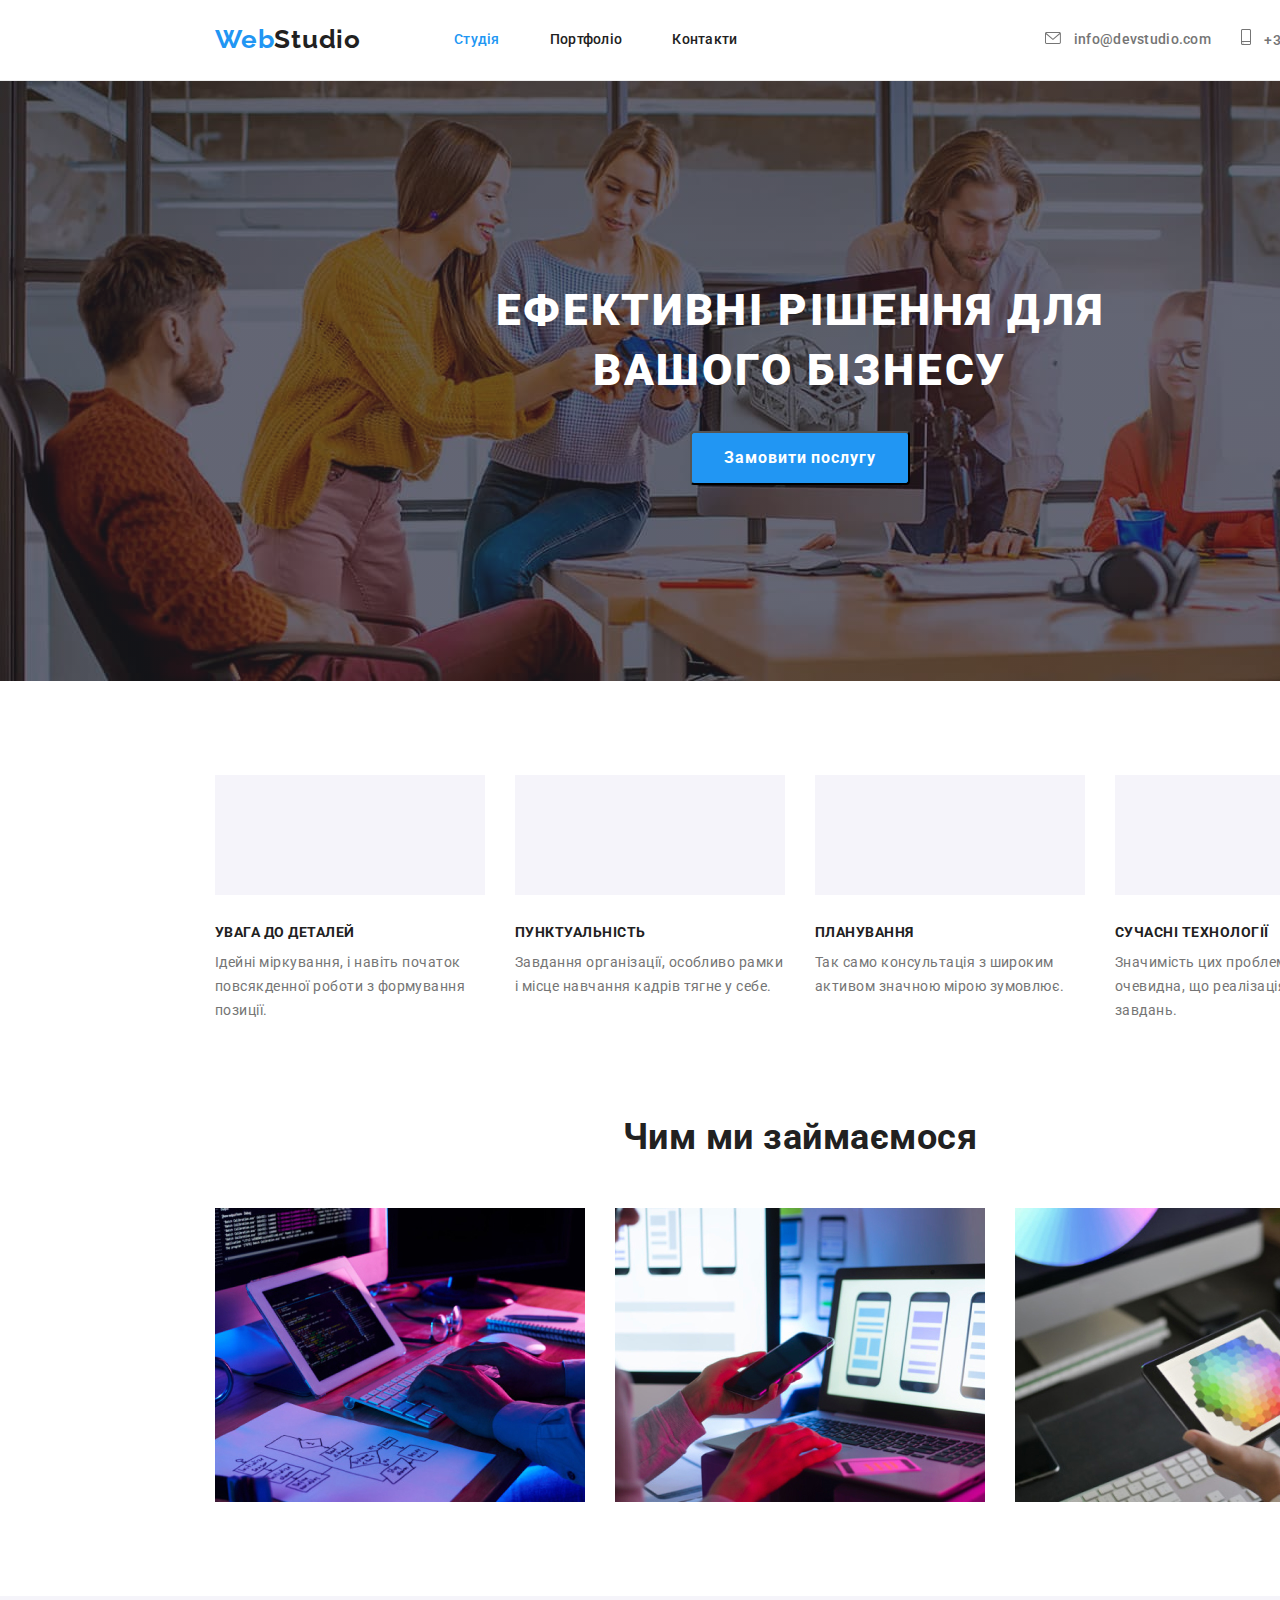
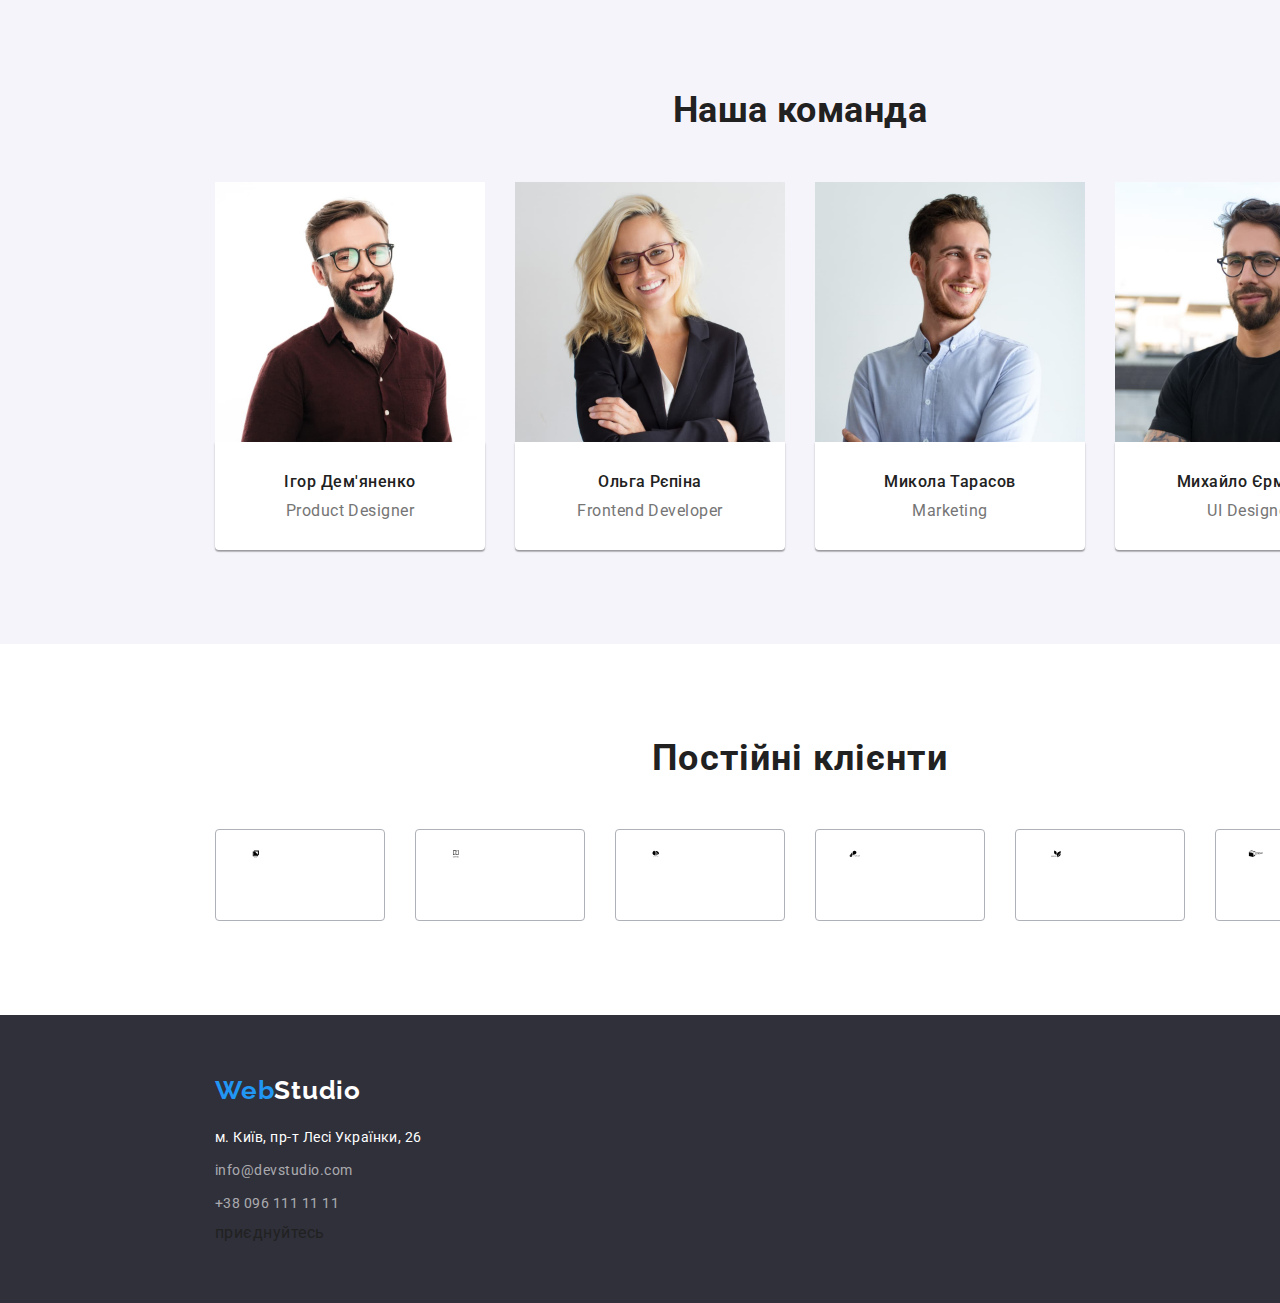
==== index.html @ 96e314c9 "update" ====
<!DOCTYPE html>
<html lang="uk">
  <head>
    <meta charset="UTF-8" />
    <meta http-equiv="X-UA-Compatible" content="IE=edge" />
    <meta name="viewport" content="width=device-width, initial-scale=1.0" />
    <title>webstudio</title>
    <link rel="preconnect" href="https://fonts.googleapis.com" />
    <link rel="preconnect" href="https://fonts.gstatic.com" crossorigin />
    <link
      href="https://fonts.googleapis.com/css2?family=Raleway:wght@700&family=Roboto:wght@400;500;700;900&display=swap"
      rel="stylesheet"
    />
    <link
      rel="stylesheet"
      href="https://cdnjs.cloudflare.com/ajax/libs/modern-normalize/1.1.0/modern-normalize.min.css"
    />
    <link rel="stylesheet" href="./css/styles.css" />
  </head>
  <body>
    <header class="header">
      <div class="container top">
        <nav class="nav-top">
          <a href="./index.html" class="logo-link" lang="en"
            >Web<span class="logo-top" lang="en">Studio</span></a
          >
          <ul class="site">
            <li class="nav"><a href="./index.html" class="site-nav-current">Студія</a></li>
            <li class="nav"><a href="./portfolio.html" class="site-nav">Портфоліо</a></li>
            <li class="nav"><a href="#" class="site-nav">Контакти</a></li>
          </ul>
        </nav>

        <div class="link-header">
          <ul class="contacts-top">
            <li class="contacts-bloc">
              <a class="link" href="mailto:info@devstudio.com">
                <svg class="link-svg" width="16" height="12">
                  <use href="./images/icons.svg#icon-envelope"></use>
                </svg>
                info@devstudio.com
              </a>
            </li>

            <li class="contacts-bloc">
              <a class="link" href="tel:+380961111111">
                <svg class="link-svg" width="10" height="16">
                  <use href="./images/icons.svg#icon-smartphone"></use>
                </svg>
                +38 096 111 11 11
              </a>
            </li>
          </ul>
        </div>
      </div>
    </header>

    <main>
      <section class="section main">
        <h1 class="main-title">Ефективні рішення для вашого бізнесу</h1>
        <button type="button" class="button-main">Замовити послугу</button>
      </section>

      <section class="section advantages">
        <div class="container">
          <h2 class="visually-hidden">Переваги компанії</h2>
          <ul class="list-advantages">
            <li class="text-advantages">
              <h3 class="advantages-subtitle">увага до деталей</h3>
              <p class="advantages-text">
                Ідейні міркування, і навіть початок повсякденної роботи з формування позиції.
              </p>
            </li>

            <li class="text-advantages">
              <h3 class="advantages-subtitle">пунктуальність</h3>
              <p class="advantages-text">
                Завдання організації, особливо рамки і місце навчання кадрів тягне у себе.
              </p>
            </li>
            <li class="text-advantages">
              <h3 class="advantages-subtitle">планування</h3>
              <p class="advantages-text">
                Так само консультація з широким активом значною мірою зумовлює.
              </p>
            </li>
            <li class="text-advantages">
              <h3 class="advantages-subtitle">сучасні технології</h3>
              <p class="advantages-text">
                Значимість цих проблем настільки очевидна, що реалізація планових завдань.
              </p>
            </li>
          </ul>
        </div>
      </section>

      <section class="section works">
        <div class="container works">
          <h2 class="section-title">Чим ми займаємося</h2>
          <ul class="list-img">
            <li class="item">
              <img
                class="images"
                src="./images/icon1.jpg"
                alt="програмування на ПК"
                width="370"
                height="294"
              />
            </li>
            <li class="item">
              <img
                class="images"
                src="./images/icon2.jpg"
                alt="програмування на телефоні"
                width="370"
                height="294"
              />
            </li>
            <li class="item">
              <img
                class="images"
                src="./images/icon3.jpg"
                alt="програмування на планшеті"
                width="370"
                height="294"
              />
            </li>
          </ul>
        </div>
      </section>

      <section class="section team">
        <div class="container">
          <h2 class="section-title team">Наша команда</h2>
          <ul class="photo-team">
            <li>
              <img
                class="img-employees"
                src="./images/employee1.jpg"
                alt="співробітник компанії"
                width="270"
                height="260"
              />
              <div class="name-employee">
                <h3 class="team-subtitle">Ігор Дем'яненко</h3>
                <p class="team-text" lang="en">Product Designer</p>
              </div>
            </li>
            <li>
              <img
                class="img-employees"
                src="./images/employee2.jpg"
                alt="співробітник компанії"
                width="270"
                height="260"
              />
              <div class="name-employee">
                <h3 class="team-subtitle">Ольга Рєпіна</h3>
                <p class="team-text" lang="en">Frontend Developer</p>
              </div>
            </li>
            <li>
              <img
                class="img-employees"
                src="./images/employee3.jpg"
                alt="співробітник компанії"
                width="270"
                height="260"
              />
              <div class="name-employee">
                <h3 class="team-subtitle">Микола Тарасов</h3>
                <p class="team-text" lang="en">Marketing</p>
              </div>
            </li>
            <li>
              <img
                class="img-employees"
                src="./images/employee4.jpg"
                alt="співробітник компанії"
                width="270"
                height="260"
              />
              <div class="name-employee">
                <h3 class="team-subtitle">Михайло Єрмаков</h3>
                <p class="team-text" lang="en">UI Designer</p>
              </div>
            </li>
          </ul>
        </div>
      </section>
      <section class="section">
        <h2 class="title-clients">Постійні клієнти</h2>
        <div class="container">
          <ul class="clients">
            <li>
              <div class="icon-clients">
                <a class="link-clients" href="#">
                  <svg width="16px" height="12px">
                    <use href="./images/icons.svg#icon-Logo"></use>
                  </svg>
                </a>
              </div>
            </li>
            <li>
              <div class="icon-clients">
                <a class="link-clients" href="#">
                  <svg width="16px" height="12px">
                    <use href="./images/icons.svg#icon-Logo-2"></use>
                  </svg>
                </a>
              </div>
            </li>
            <li>
              <div class="icon-clients">
                <a class="link-clients" href="#">
                  <svg width="16px" height="12px">
                    <use href="./images/icons.svg#icon-Logo-3"></use>
                  </svg>
                </a>
              </div>
            </li>
            <li>
              <div class="icon-clients">
                <a class="link-clients" href="#">
                  <svg width="16px" height="12px">
                    <use href="./images/icons.svg#icon-Logo-4"></use>
                  </svg>
                </a>
              </div>
            </li>
            <li>
              <div class="icon-clients">
                <a class="link-clients" href="#">
                  <svg width="16px" height="12px">
                    <use href="./images/icons.svg#icon-Logo-5"></use>
                  </svg>
                </a>
              </div>
            </li>
            <li>
              <div class="icon-clients">
                <a class="link-clients" href="#">
                  <svg width="16px" height="12px">
                    <use href="./images/icons.svg#icon-Logo-6"></use>
                  </svg>
                </a>
              </div>
            </li>
          </ul>
        </div>
      </section>
    </main>

    <footer class="buttom">
      <div class="container">
        <a href="./index.html" class="logo-link" lang="en"
          >Web<span class="logo-buttom" lang="en">Studio</span></a
        >

        <address>
          <ul>
            <li class="bottom-adress">
              <a
                href="https://goo.gl/maps/X4mAZgkikqXiJwnA7"
                target="_blank"
                rel="noopener noreferrer"
                class="location"
                aria-label="link to adress"
                >м. Київ, пр-т Лесі Українки, 26</a
              >
            </li>
            <li class="bottom-adress">
              <a href="mailto:info@devstudio.com" class="contacts" aria-label="link to mail"
                >info@devstudio.com</a
              >
            </li>
            <li class="bottom-adress">
              <a href="tel:+380961111111" class="contacts" aria-label="link to phone">
                +38 096 111 11 11</a
              >
            </li>
          </ul>
        </address>

        <div>
          <p>приєднуйтесь</p>
        </div>
      </div>
    </footer>
  </body>
</html>
---- css/styles.css ----
:root {
  --main-text-color: #212121;
  --secondary-text-color: #757575;
  --hero-text-color: #ffffff;
  --nav-text-color: #2196f3;
  --adress-text-color: rgba(255, 255, 255, 0.6);
  --button-text-background: #f5f4fa;
}

.container {
  width: 1200px;
  padding-left: 15px;
  padding-right: 15px;
  padding-top: 0;
  padding-bottom: 0;
  margin-left: auto;
  margin-right: auto;
  margin-top: 0;
  margin-bottom: 0;
  /* outline: 1px solid blue; */
}

body {
  background: var(--hero-text-color);
  color: var(--main-text-color);
  font-family: roboto, sans-serif;
  letter-spacing: 0.03em;
  width: 1600px;
}

ul {
  list-style: none;
  margin: 0;
  padding: 0;
}

a {
  text-decoration: none;
  cursor: pointer;
}

h1,
h2,
h3,
h4 {
  margin: 0;
}

p {
  margin: 0;
}

img {
  display: block;
  max-width: 100%;
  height: auto;
}

.section {
  padding-top: 94px;
  padding-bottom: 94px;
}

.logo-link {
  font-family: raleway, sans-serif;
  text-decoration: none;
}

.nav-top {
  display: flex;
  align-items: center;
}

.logo-link {
  color: var(--nav-text-color);

  font-family: raleway, sans-serif;
  font-weight: 700;
  font-size: 26px;
  line-height: 1.2;
  letter-spacing: 0.03em;
}

.logo-top {
  color: var(--main-text-color);
  margin-right: 93px;
}

.logo-buttom {
  color: var(--hero-text-color);
}

.site-nav {
  color: var(--main-text-color);

  font-weight: 500;
  font-size: 14px;
  line-height: 1.14;
  letter-spacing: 0.02em;
  padding-top: 25px;
  padding-bottom: 25px;
}

.site-nav:hover,
.site-nav:focus {
  color: var(--nav-text-color);
}

.site-nav-current {
  color: var(--nav-text-color);

  font-weight: 500;
  font-size: 14px;
  line-height: 1.14;
  letter-spacing: 0.02em;
  padding-top: 25px;
  padding-bottom: 25px;
}

.contacts-top {
  display: flex;
  align-items: center;
}

.contacts-bloc {
  margin-right: 30px;
}

.contacts-bloc:last-child {
  margin-right: 0px;
}

.link {
  color: var(--secondary-text-color);

  font-weight: 500;
  font-size: 14px;
  line-height: 1.14;
  letter-spacing: 0.02em;
  fill: #757575;
}

.link-svg {
  margin-right: 10px;
}

.link:hover,
.link:focus {
  color: var(--nav-text-color);
  fill: var(--nav-text-color);
}

.link-header {
  margin-left: auto;
}

.main {
  background-color: #c4c4c4;
  background-image: linear-gradient(to right, rgba(47, 48, 58, 0.4), rgba(47, 48, 58, 0.4)),
    url(../images/hero.jpg);

  background-repeat: no-repeat;
  background-size: cover;
  background-position: center;
  max-width: 1600px;
  max-height: 600px;
}

.main-title {
  color: var(--hero-text-color);

  font-weight: 900;
  font-size: 44px;
  line-height: 1.36;
  text-align: center;
  letter-spacing: 0.06em;
  text-transform: uppercase;
  margin-bottom: 30px;
  width: 696px;
  margin-right: auto;
  margin-left: auto;
}

.button-main {
  color: var(--hero-text-color);

  font-family: inherit;
  font-weight: 700;
  font-size: 16px;
  line-height: 1.88;
  align-items: center;
  display: flex;
  text-align: center;
  letter-spacing: 0.06em;
  margin: 0 auto;
  padding: 10px 32px;
  border-radius: 4px;
  background: var(--nav-text-color);
}

.button-main:hover,
.button-main:focus {
  color: var(--main-text-color);
  box-shadow: 0px 4px 4px rgba(0, 0, 0, 0.15);
}

.section-title {
  color: var(--main-text-color);

  margin-bottom: 50px;
  font-weight: 700;
  font-size: 36px;
  line-height: 1.16;
  text-align: center;
}

.advantages-subtitle {
  color: var(--main-text-color);

  margin-bottom: 10px;
  font-weight: 700;
  font-size: 14px;
  line-height: 1.14;
  text-transform: uppercase;
}

.advantages-text {
  color: var(--secondary-text-color);

  margin-top: 0px;
  font-size: 14px;
  line-height: 1.7;
}

.team-subtitle {
  color: var(--main-text-color);

  margin-bottom: 10px;
  font-weight: 500;
  font-size: 16px;
  line-height: 1.19;
  text-align: center;
}

.team-text {
  color: var(--secondary-text-color);

  font-size: 16px;
  line-height: 1.19;
  text-align: center;
}

.portfolio-subtitle {
  color: var(--main-text-color);

  margin-bottom: 4px;
  font-weight: 700;
  font-size: 18px;
  line-height: 2;
  letter-spacing: 0.06em;
}

.portfolio-text {
  color: var(--secondary-text-color);

  font-size: 16px;
  line-height: 1.88;
  letter-spacing: 0.03em;
}

.buttom {
  background-color: #2f303a;
  padding-top: 60px;
  padding-bottom: 60px;
}

.location {
  color: var(--hero-text-color);

  display: inline-block;
  margin-top: 20px;
  font-size: 14px;
  line-height: 1.7;
  font-style: normal;
}

.location:hover,
.location:focus {
  color: var(--nav-text-color);
}

.contacts {
  color: var(--adress-text-color);
  font-size: 14px;
  line-height: 1.7;
  font-style: normal;
}

.contacts:hover,
.contacts:focus {
  color: var(--nav-text-color);
}

.button-nav {
  color: var(--main-text-color);

  font-family: inherit;
  font-weight: 500;
  font-size: 16px;
  line-height: 1.62;
  text-align: center;
  background: var(--button-text-background);
  border-radius: 4px;
  padding: 6px 22px;
  margin-right: 8px;
}

.button-nav: :last-child {
  margin-right: 0px;
}

.button-nav:hover,
.button-nav:focus {
  color: var(--hero-text-color);
  background: var(--nav-text-color);

  box-shadow: 0px 3px 1px rgba(0, 0, 0, 0.1), 0px 1px 2px rgba(0, 0, 0, 0.08),
    0px 2px 2px rgba(0, 0, 0, 0.12);
}

.button-nav-current {
  color: var(--hero-text-color);
  background: var(--nav-text-color);

  font-weight: 500;
  font-size: 16px;
  line-height: 1.62;
  text-align: center;
  border-radius: 4px;
  padding: 6px 24px;
  margin-right: 8px;
}

.visually-hidden {
  position: absolute;
  white-space: nowrap;
  width: 1px;
  height: 1px;
  overflow: hidden;
  border: 0;
  padding: 0;
  clip: rect(0 0 0 0);
  clip-path: inset(50%);
  margin: -1px;
}

.main {
  padding-top: 200px;
  padding-bottom: 200px;
}

.img-portfolio {
  display: block;
  max-width: 100%;
  height: auto;
}

.img-employees {
  display: block;
  max-width: 100%;
  height: auto;
}

.container.top {
  padding-top: 24px;
  padding-bottom: 25px;
}

.border-cards {
  border: 1px solid #eeeeee;
  padding-top: 20px;
  padding-right: 24px;
  padding-left: 24px;
  padding-bottom: 20px;
}

.portfolio {
  display: flex;
  flex-wrap: wrap;
  gap: 30px;
}

.cards:hover {
  box-shadow: 0px 1px 1px rgba(0, 0, 0, 0.12), 0px 4px 4px rgba(0, 0, 0, 0.06),
    1px 4px 6px rgba(0, 0, 0, 0.16);
}

.site {
  display: flex;
}

.nav {
  margin-right: 50px;
}

.nav:last-child {
  margin-right: 0px;
}

.header {
  border-bottom: 1px solid #ececec;
}

.container.top {
  display: flex;
  align-items: center;
}

.text-advantages {
  width: 270px;
}

.text-advantages::before {
  display: block;
  content: '';
  height: 120px;
  background-size: 70px;
  background-repeat: no-repeat;
  background-position: center;
  background-color: var(--button-text-background);

  margin-bottom: 30px;
}

.text-advantages:nth-child(1)::before {
  background-image: url(../images/icons.svg#'icon-antenna');
}

.text-advantages:nth-child(2)::before {
}

.list-img {
  display: flex;
  gap: 30px;
}

.photo-team {
  display: flex;
  gap: 30px;
}

.filter {
  display: flex;
  justify-content: center;
  margin-right: 50px;
  margin-bottom: 50px;
}

.filter: :last-child {
  margin-right: 0px;
}

.section.team {
  background-color: #f5f4fa;
}

.text-team {
  padding-top: 30px;
  padding-bottom: 30px;
}

.name-employee {
  padding-top: 30px;
  padding-bottom: 30px;
  background-color: var(--hero-text-color);
  border-radius: 0px 0px 4px 4px;
  box-shadow: 0px 1px 3px rgba(0, 0, 0, 0.12), 0px 1px 1px rgba(0, 0, 0, 0.14),
    0px 2px 1px rgba(0, 0, 0, 0.2);
}

.section.advantages {
  padding-bottom: 0;
}

.list-advantages {
  display: flex;
  gap: 30px;
}

.bottom-adress {
  margin-bottom: 9px;
}

.title-clients {
  font-size: 36px;
  line-height: 1.16;
  text-align: center;
  letter-spacing: 0.03em;
  margin-bottom: 49px;
}

.icon-clients {
  border: 1px solid #afb1b8;
  width: 170px;
  height: 92px;
  display: flex;
  border-radius: 4px;
}

.clients {
  display: flex;
  gap: 30px;
}

.link-clients {
  padding-left: 32px;
  padding-right: 32px;
  padding-top: 16px;
  padding-bottom: 16px;
}
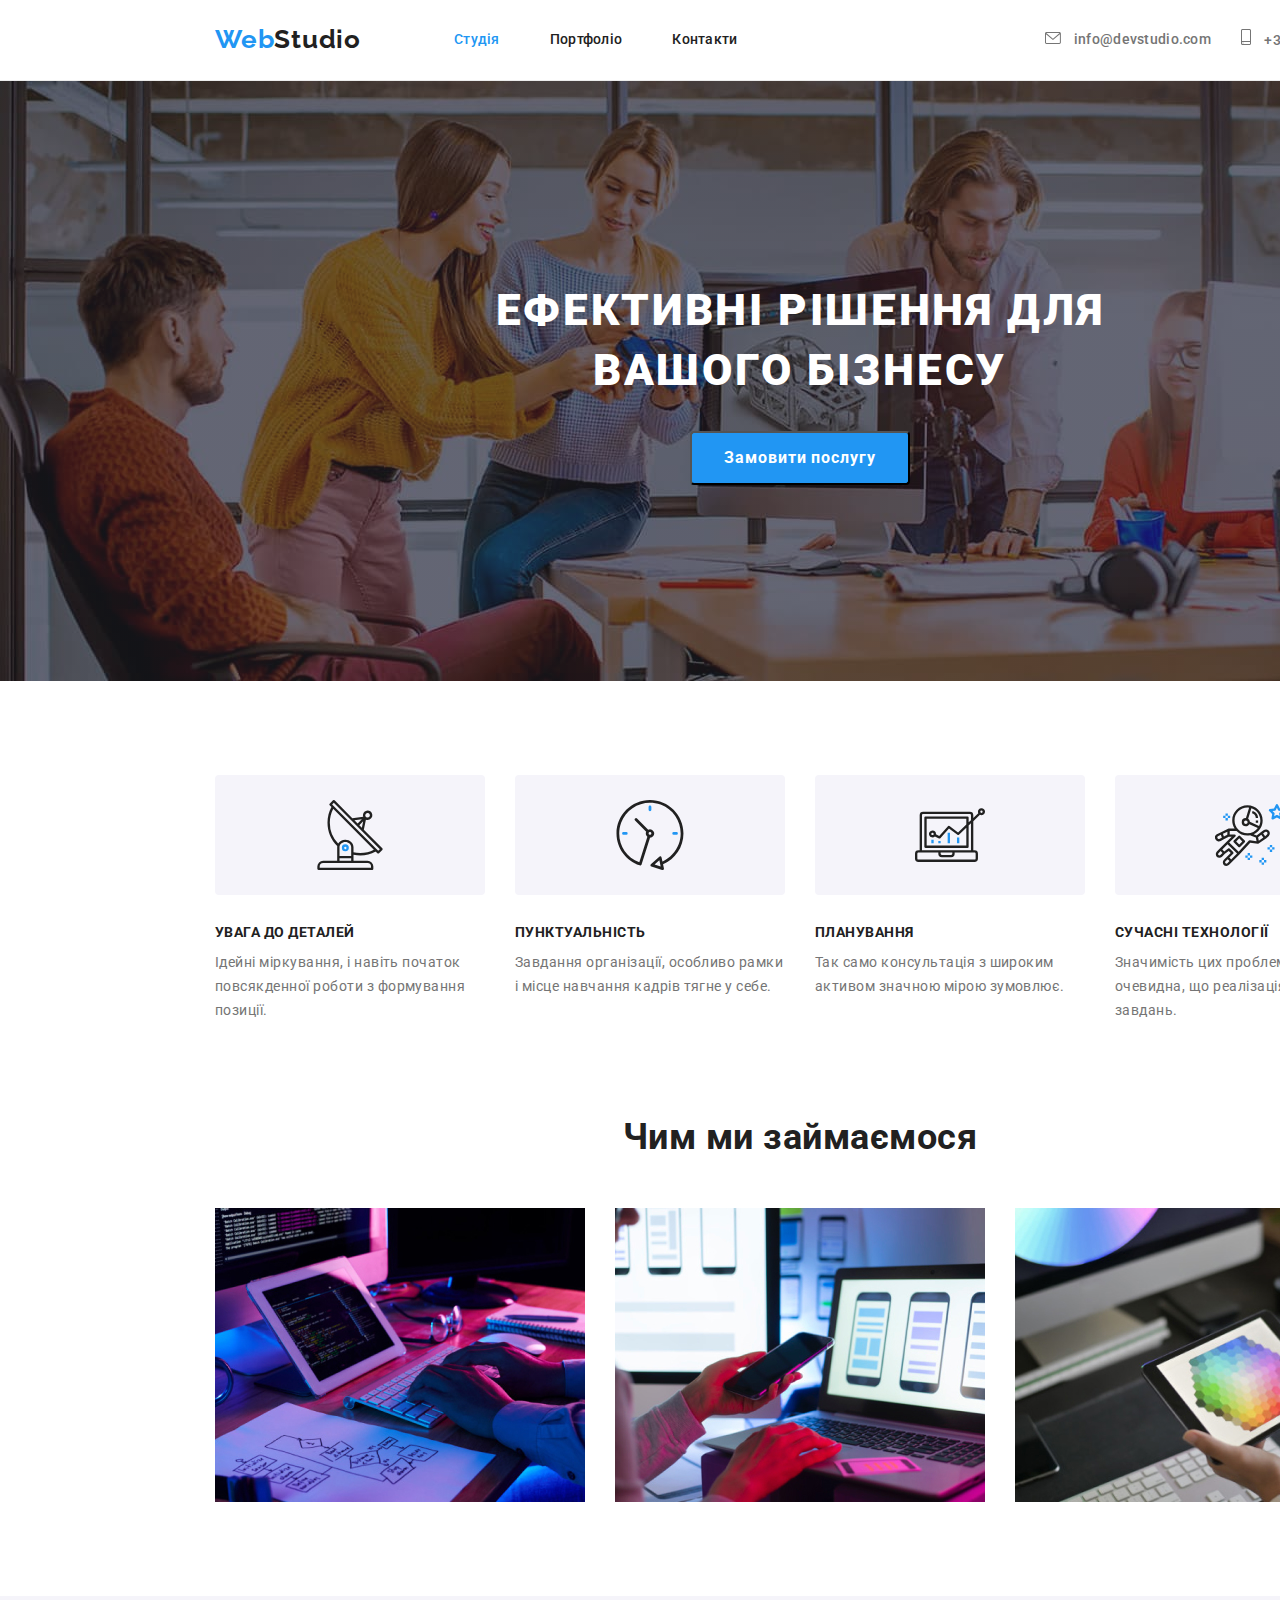
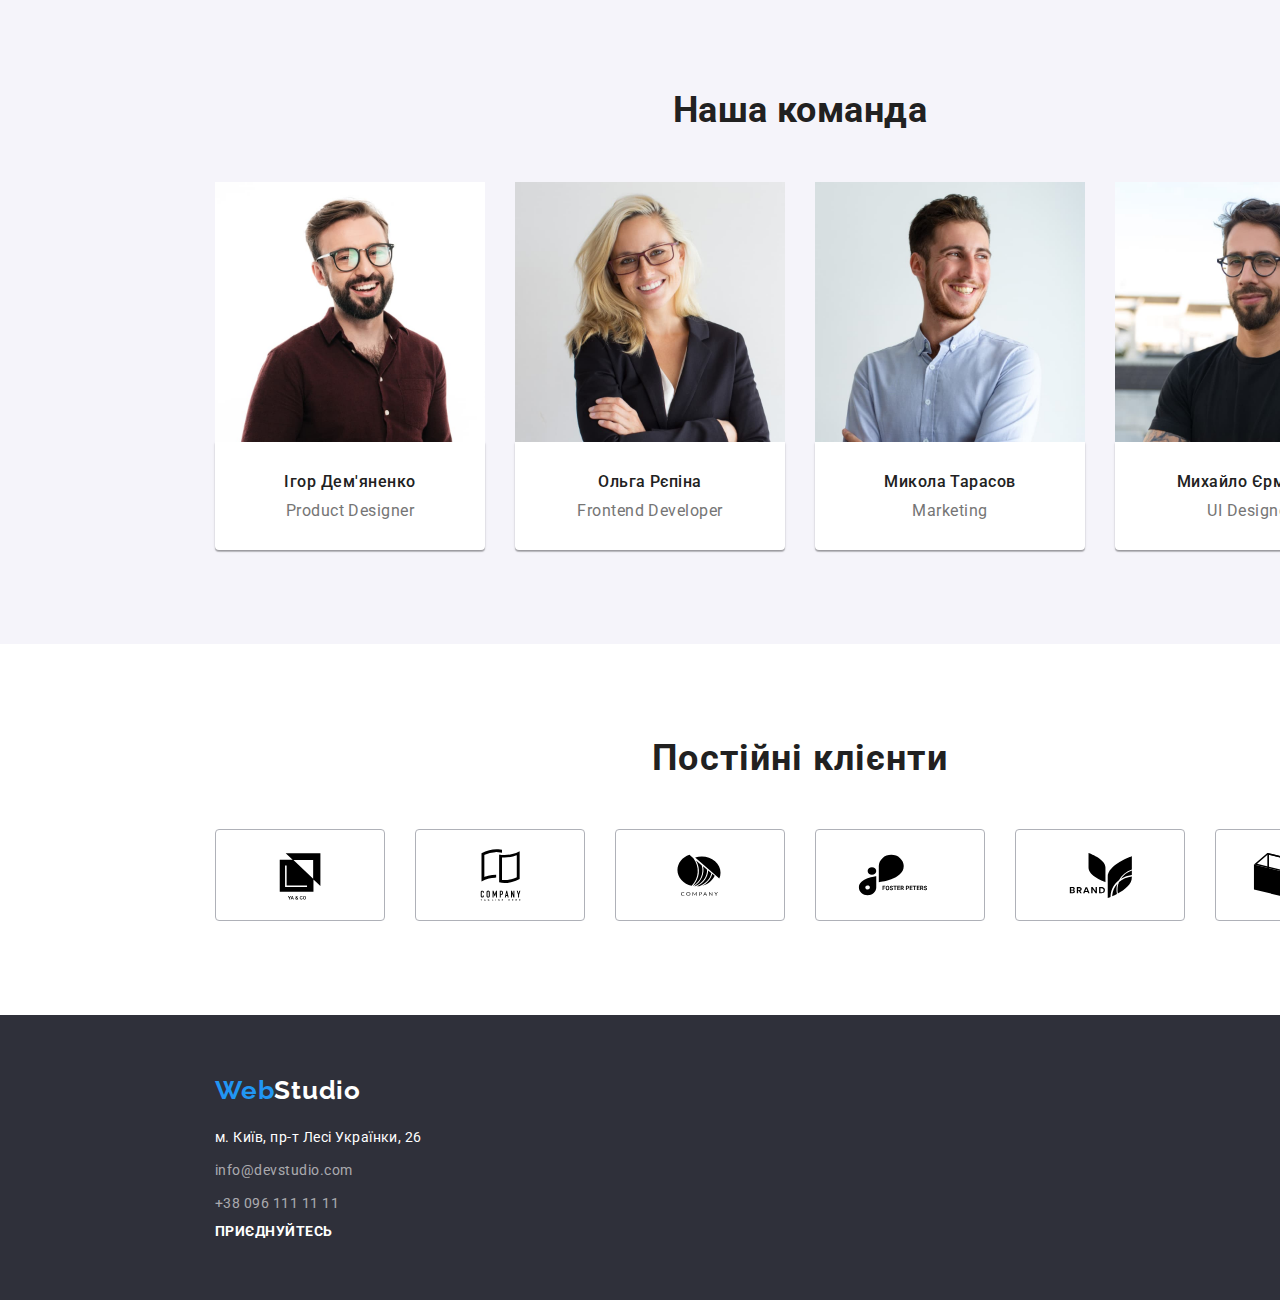
==== commit b7c7a9b5: "update svg" ====
--- a/index.html
+++ b/index.html
@@ -64,8 +64,14 @@
       <section class="section advantages">
         <div class="container">
           <h2 class="visually-hidden">Переваги компанії</h2>
+
           <ul class="list-advantages">
             <li class="text-advantages">
+              <div class="icon-advantages">
+                <svg class="advantages-svg" width="70" height="70">
+                  <use href="./images/icons.svg#icon-antenna"></use>
+                </svg>
+              </div>
               <h3 class="advantages-subtitle">увага до деталей</h3>
               <p class="advantages-text">
                 Ідейні міркування, і навіть початок повсякденної роботи з формування позиції.
@@ -73,18 +79,33 @@
             </li>
 
             <li class="text-advantages">
+              <div class="icon-advantages">
+                <svg class="advantages-svg" width="70" height="70">
+                  <use href="./images/icons.svg#icon-clock"></use>
+                </svg>
+              </div>
               <h3 class="advantages-subtitle">пунктуальність</h3>
               <p class="advantages-text">
                 Завдання організації, особливо рамки і місце навчання кадрів тягне у себе.
               </p>
             </li>
             <li class="text-advantages">
+              <div class="icon-advantages">
+                <svg class="advantages-svg" width="70" height="70">
+                  <use href="./images/icons.svg#icon-diagram"></use>
+                </svg>
+              </div>
               <h3 class="advantages-subtitle">планування</h3>
               <p class="advantages-text">
                 Так само консультація з широким активом значною мірою зумовлює.
               </p>
             </li>
             <li class="text-advantages">
+              <div class="icon-advantages">
+                <svg class="advantages-svg" width="70" height="70">
+                  <use href="./images/icons.svg#icon-astronaut"></use>
+                </svg>
+              </div>
               <h3 class="advantages-subtitle">сучасні технології</h3>
               <p class="advantages-text">
                 Значимість цих проблем настільки очевидна, що реалізація планових завдань.
@@ -193,58 +214,63 @@
         <div class="container">
           <ul class="clients">
             <li>
-              <div class="icon-clients">
-                <a class="link-clients" href="#">
-                  <svg width="16px" height="12px">
+              <a class="bloc-clients" href="#">
+                <div class="border-clients">
+                  <svg class="svg-clients" width="106" height="60">
                     <use href="./images/icons.svg#icon-Logo"></use>
                   </svg>
-                </a>
-              </div>
-            </li>
-            <li>
-              <div class="icon-clients">
-                <a class="link-clients" href="#">
-                  <svg width="16px" height="12px">
+                </div>
+              </a>
+            </li>
+
+            <li>
+              <a class="bloc-clients" href="#">
+                <div class="border-clients">
+                  <svg class="svg-clients" width="106" height="60">
                     <use href="./images/icons.svg#icon-Logo-2"></use>
                   </svg>
-                </a>
-              </div>
-            </li>
-            <li>
-              <div class="icon-clients">
-                <a class="link-clients" href="#">
-                  <svg width="16px" height="12px">
+                </div>
+              </a>
+            </li>
+
+            <li>
+              <a class="bloc-clients" href="#">
+                <div class="border-clients">
+                  <svg class="svg-clients" width="106" height="60">
                     <use href="./images/icons.svg#icon-Logo-3"></use>
                   </svg>
-                </a>
-              </div>
-            </li>
-            <li>
-              <div class="icon-clients">
-                <a class="link-clients" href="#">
-                  <svg width="16px" height="12px">
+                </div>
+              </a>
+            </li>
+
+            <li>
+              <a class="bloc-clients" href="#">
+                <div class="border-clients">
+                  <svg class="svg-clients" width="106" height="60">
                     <use href="./images/icons.svg#icon-Logo-4"></use>
                   </svg>
-                </a>
-              </div>
-            </li>
-            <li>
-              <div class="icon-clients">
-                <a class="link-clients" href="#">
-                  <svg width="16px" height="12px">
+                </div>
+              </a>
+            </li>
+
+            <li>
+              <a class="bloc-clients" href="#">
+                <div class="border-clients">
+                  <svg class="svg-clients" width="106" height="60">
                     <use href="./images/icons.svg#icon-Logo-5"></use>
                   </svg>
-                </a>
-              </div>
-            </li>
-            <li>
-              <div class="icon-clients">
-                <a class="link-clients" href="#">
-                  <svg width="16px" height="12px">
+                </div>
+              </a>
+            </li>
+
+            <li>
+              <a class="bloc-clients" href="#">
+                <div class="border-clients">
+                  <svg class="svg-clients" width="106" height="60">
                     <use href="./images/icons.svg#icon-Logo-6"></use>
                   </svg>
-                </a>
-              </div>
+                </div>
+              </a>
             </li>
           </ul>
         </div>
@@ -283,7 +309,13 @@
         </address>
 
         <div>
-          <p>приєднуйтесь</p>
+          <p class="text-join">приєднуйтесь</p>
+          <ul>
+            <li><a href=""></a></li>
+            <li><a href=""></a></li>
+            <li><a href=""></a></li>
+            <li><a href=""></a></li>
+          </ul>
         </div>
       </div>
     </footer>
--- a/css/styles.css
+++ b/css/styles.css
@@ -5,6 +5,8 @@
   --nav-text-color: #2196f3;
   --adress-text-color: rgba(255, 255, 255, 0.6);
   --button-text-background: #f5f4fa;
+  --button-active-background: #188ce8;
+  --svg-link-color: #afb1b8;
 }
 
 .container {
@@ -200,7 +202,7 @@
 
 .button-main:hover,
 .button-main:focus {
-  color: var(--main-text-color);
+  background-color: var(--button-active-background);
   box-shadow: 0px 4px 4px rgba(0, 0, 0, 0.15);
 }
 
@@ -420,25 +422,6 @@
   width: 270px;
 }
 
-.text-advantages::before {
-  display: block;
-  content: '';
-  height: 120px;
-  background-size: 70px;
-  background-repeat: no-repeat;
-  background-position: center;
-  background-color: var(--button-text-background);
-
-  margin-bottom: 30px;
-}
-
-.text-advantages:nth-child(1)::before {
-  background-image: url(../images/icons.svg#'icon-antenna');
-}
-
-.text-advantages:nth-child(2)::before {
-}
-
 .list-img {
   display: flex;
   gap: 30px;
@@ -499,22 +482,50 @@
   margin-bottom: 49px;
 }
 
-.icon-clients {
-  border: 1px solid #afb1b8;
+.icon-advantages {
+  width: 270px;
+  height: 120px;
+  border-radius: 4px;
+  margin-bottom: 30px;
+  background-color: var(--button-text-background);
+}
+
+.advantages-svg {
+  margin-left: 100px;
+  margin-right: 100px;
+  margin-top: 25px;
+  margin-bottom: 25px;
+}
+
+.clients {
+  display: flex;
+  gap: 30px;
+}
+
+.border-clients {
   width: 170px;
   height: 92px;
-  display: flex;
+  border: 1px solid var(--svg-link-color);
   border-radius: 4px;
 }
 
-.clients {
-  display: flex;
-  gap: 30px;
-}
-
-.link-clients {
-  padding-left: 32px;
-  padding-right: 32px;
-  padding-top: 16px;
-  padding-bottom: 16px;
-}
+.svg-clients {
+  margin-left: 32px;
+  margin-right: 32px;
+  margin-bottom: 16px;
+  margin-top: 16px;
+}
+
+.border-clients:hover,
+.border-clients:focus {
+  border-color: var(--nav-text-color);
+  fill: var(--nav-text-color);
+}
+
+.text-join {
+  font-weight: 700;
+  font-size: 14px;
+  line-height: 1.14;
+  text-transform: uppercase;
+  color: var(--hero-text-color);
+}
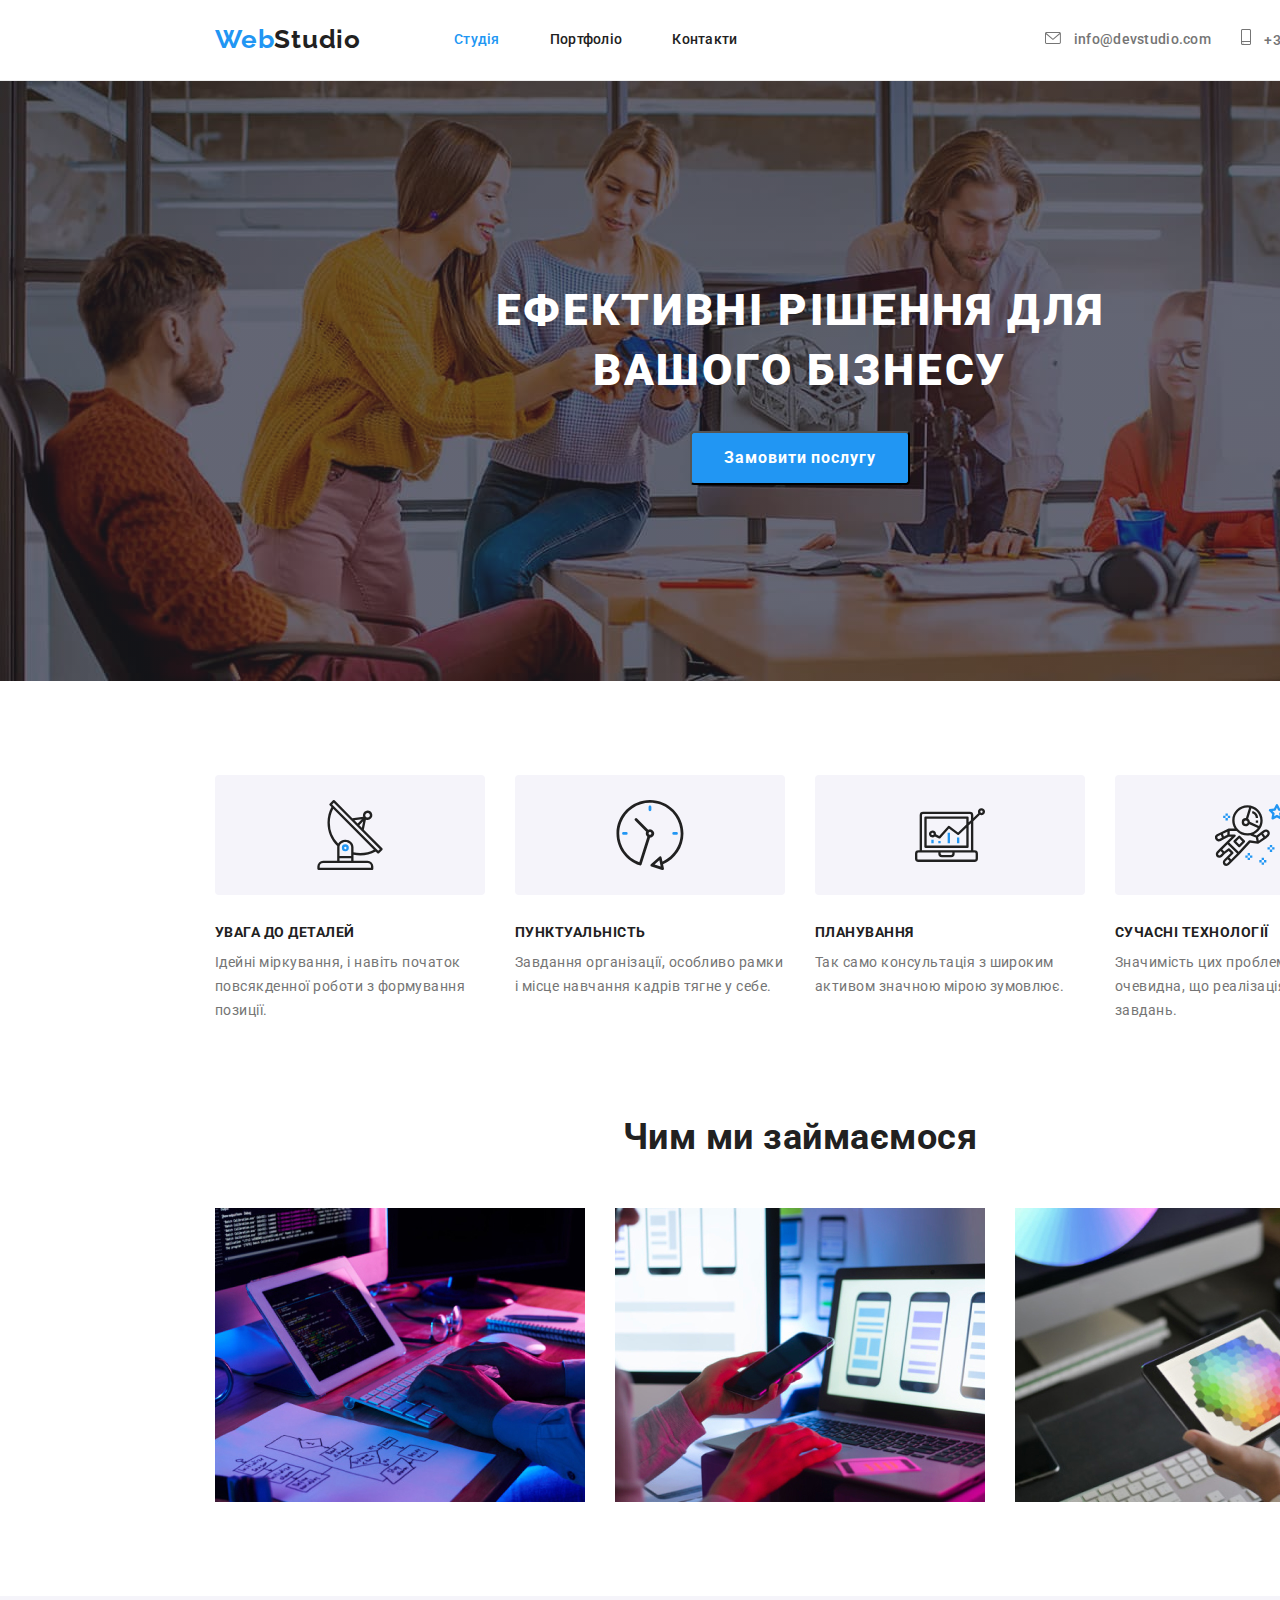
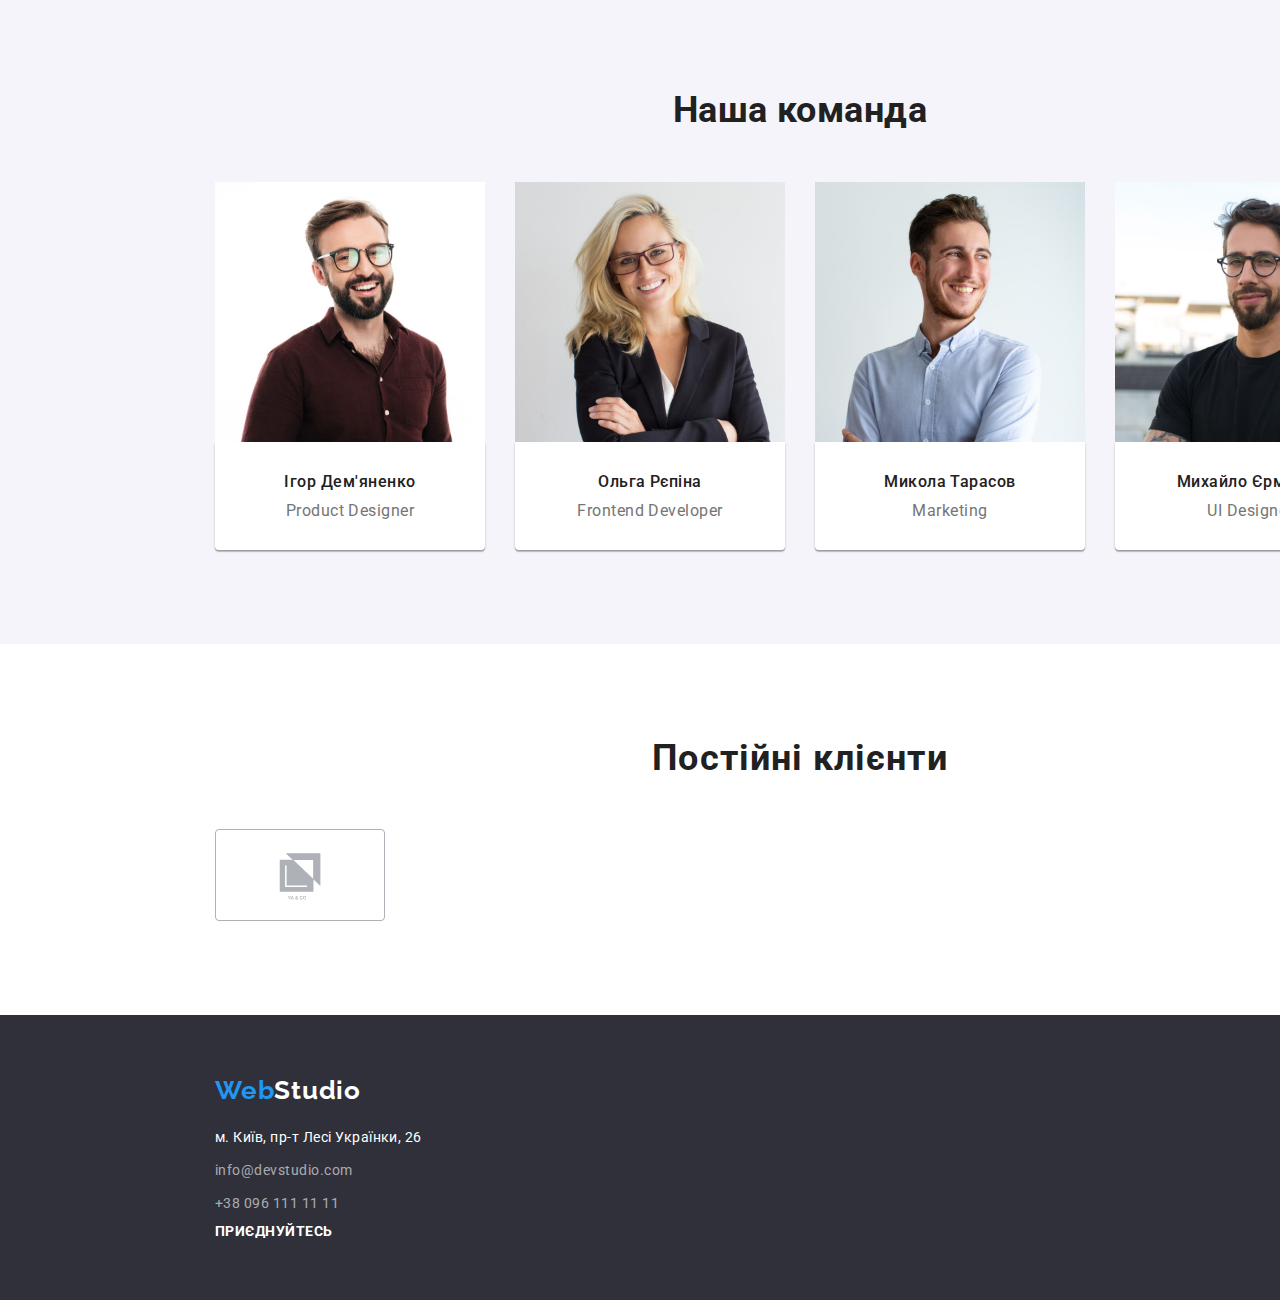
==== commit 30a15685: "update svg" ====
--- a/index.html
+++ b/index.html
@@ -213,67 +213,22 @@
         <h2 class="title-clients">Постійні клієнти</h2>
         <div class="container">
           <ul class="clients">
-            <li>
-              <a class="bloc-clients" href="#">
-                <div class="border-clients">
-                  <svg class="svg-clients" width="106" height="60">
-                    <use href="./images/icons.svg#icon-Logo"></use>
-                  </svg>
-                </div>
-              </a>
-            </li>
-
-            <li>
-              <a class="bloc-clients" href="#">
-                <div class="border-clients">
-                  <svg class="svg-clients" width="106" height="60">
-                    <use href="./images/icons.svg#icon-Logo-2"></use>
-                  </svg>
-                </div>
-              </a>
-            </li>
-
-            <li>
-              <a class="bloc-clients" href="#">
-                <div class="border-clients">
-                  <svg class="svg-clients" width="106" height="60">
-                    <use href="./images/icons.svg#icon-Logo-3"></use>
-                  </svg>
-                </div>
-              </a>
-            </li>
-
-            <li>
-              <a class="bloc-clients" href="#">
-                <div class="border-clients">
-                  <svg class="svg-clients" width="106" height="60">
-                    <use href="./images/icons.svg#icon-Logo-4"></use>
-                  </svg>
-                </div>
-              </a>
-            </li>
-
-            <li>
-              <a class="bloc-clients" href="#">
-                <div class="border-clients">
-                  <svg class="svg-clients" width="106" height="60">
-                    <use href="./images/icons.svg#icon-Logo-5"></use>
-                  </svg>
-                </div>
-              </a>
-            </li>
-
-            <li>
-              <a class="bloc-clients" href="#">
-                <div class="border-clients">
-                  <svg class="svg-clients" width="106" height="60">
-                    <use href="./images/icons.svg#icon-Logo-6"></use>
-                  </svg>
-                </div>
-              </a>
-            </li>
-          </ul>
-        </div>
+            <li> 
+              <div class="box-clients">
+                <a class="link-clients" href="#">
+                <svg class="clients-svg" width="106" height="60">
+                  <use href="./images/icons.svg#icon-Logo"></use>
+                </svg>
+              </div>
+            </a>
+            </li>
+            <li><a href="#"></a></li>
+            <li><a href="#"></a></li>
+            <li><a href="#"></a></li>
+            <li><a href="#"></a></li>
+            <li><a href="#"></a></li>
+          </ul>
+
       </section>
     </main>
 
--- a/css/styles.css
+++ b/css/styles.css
@@ -502,24 +502,24 @@
   gap: 30px;
 }
 
-.border-clients {
+.box-clients {
   width: 170px;
   height: 92px;
   border: 1px solid var(--svg-link-color);
   border-radius: 4px;
 }
 
-.svg-clients {
+.clients-svg {
+  margin-top: 16px;
+  margin-bottom: 16px;
+  margin-right: 32px;
   margin-left: 32px;
-  margin-right: 32px;
-  margin-bottom: 16px;
-  margin-top: 16px;
-}
-
-.border-clients:hover,
-.border-clients:focus {
+}
+
+.box-clients:hover,
+.box-clients:focus {
+  fill: var(--nav-text-color);
   border-color: var(--nav-text-color);
-  fill: var(--nav-text-color);
 }
 
 .text-join {
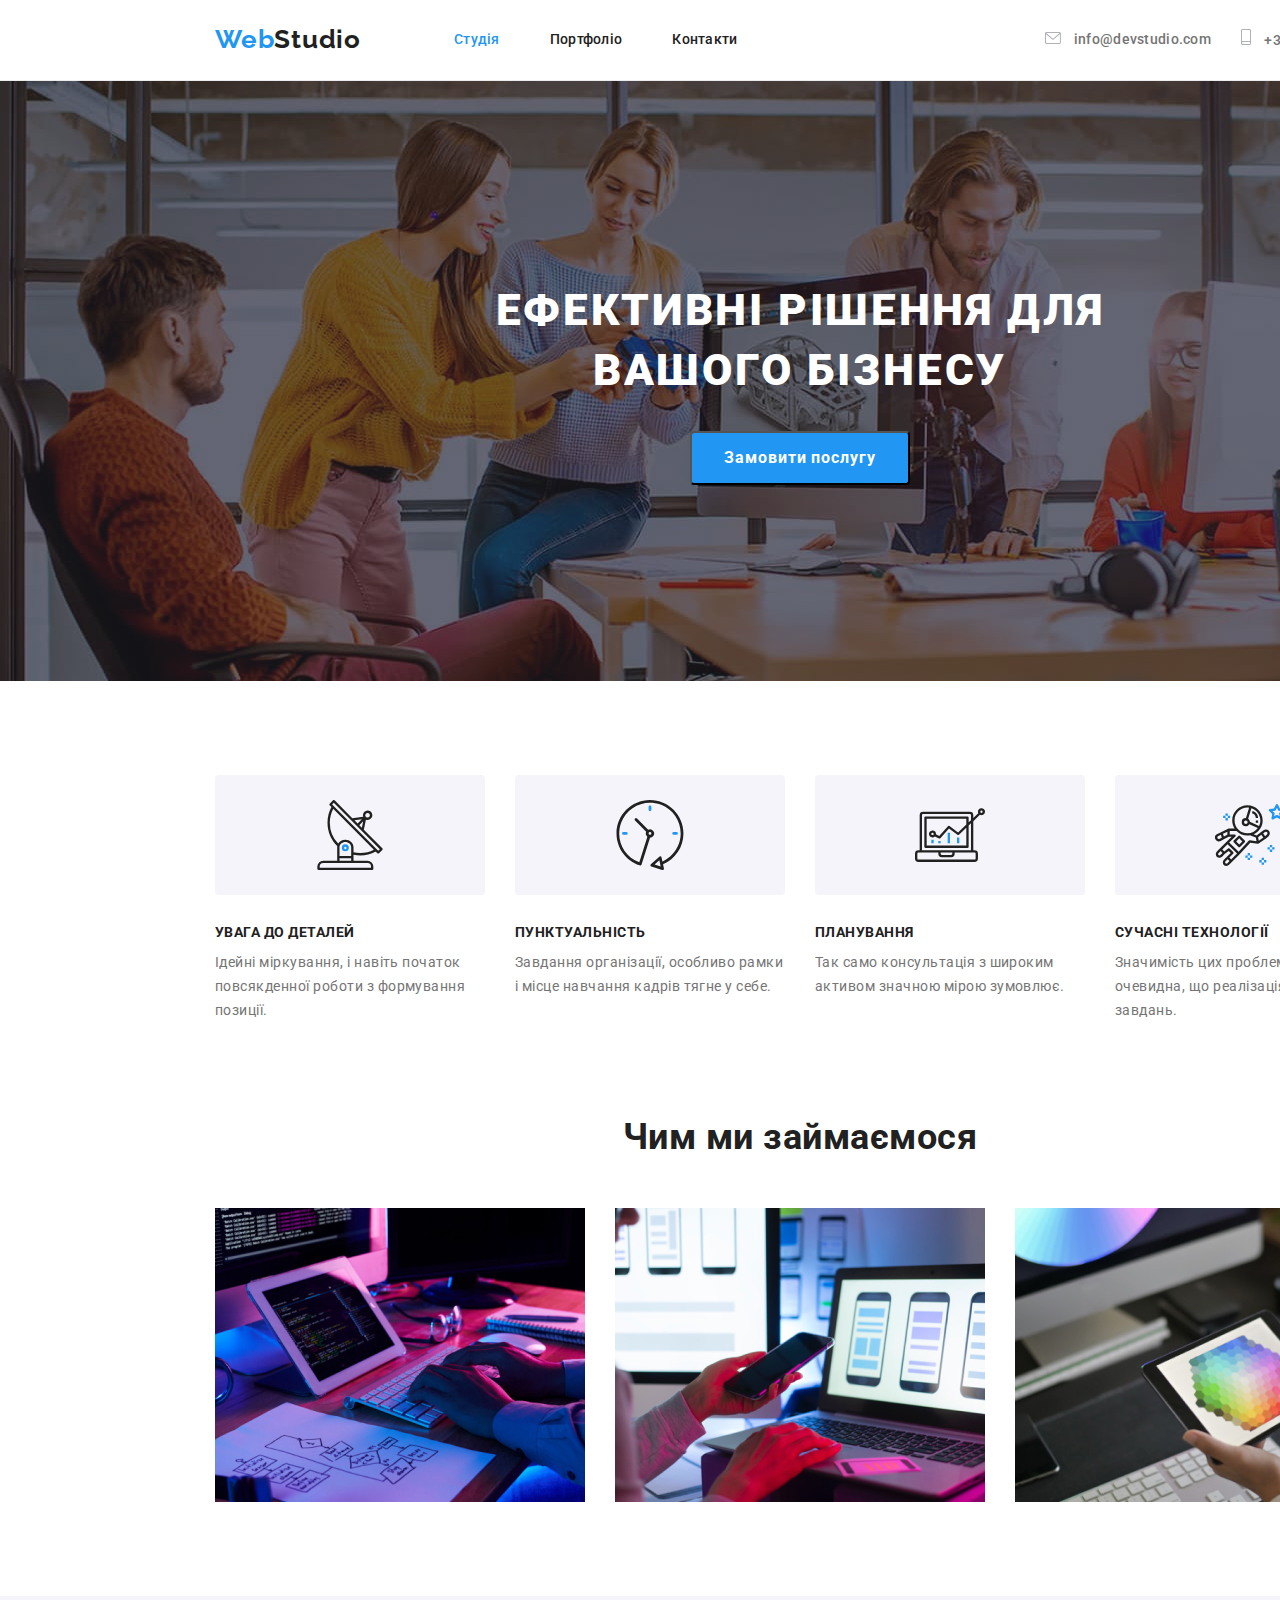
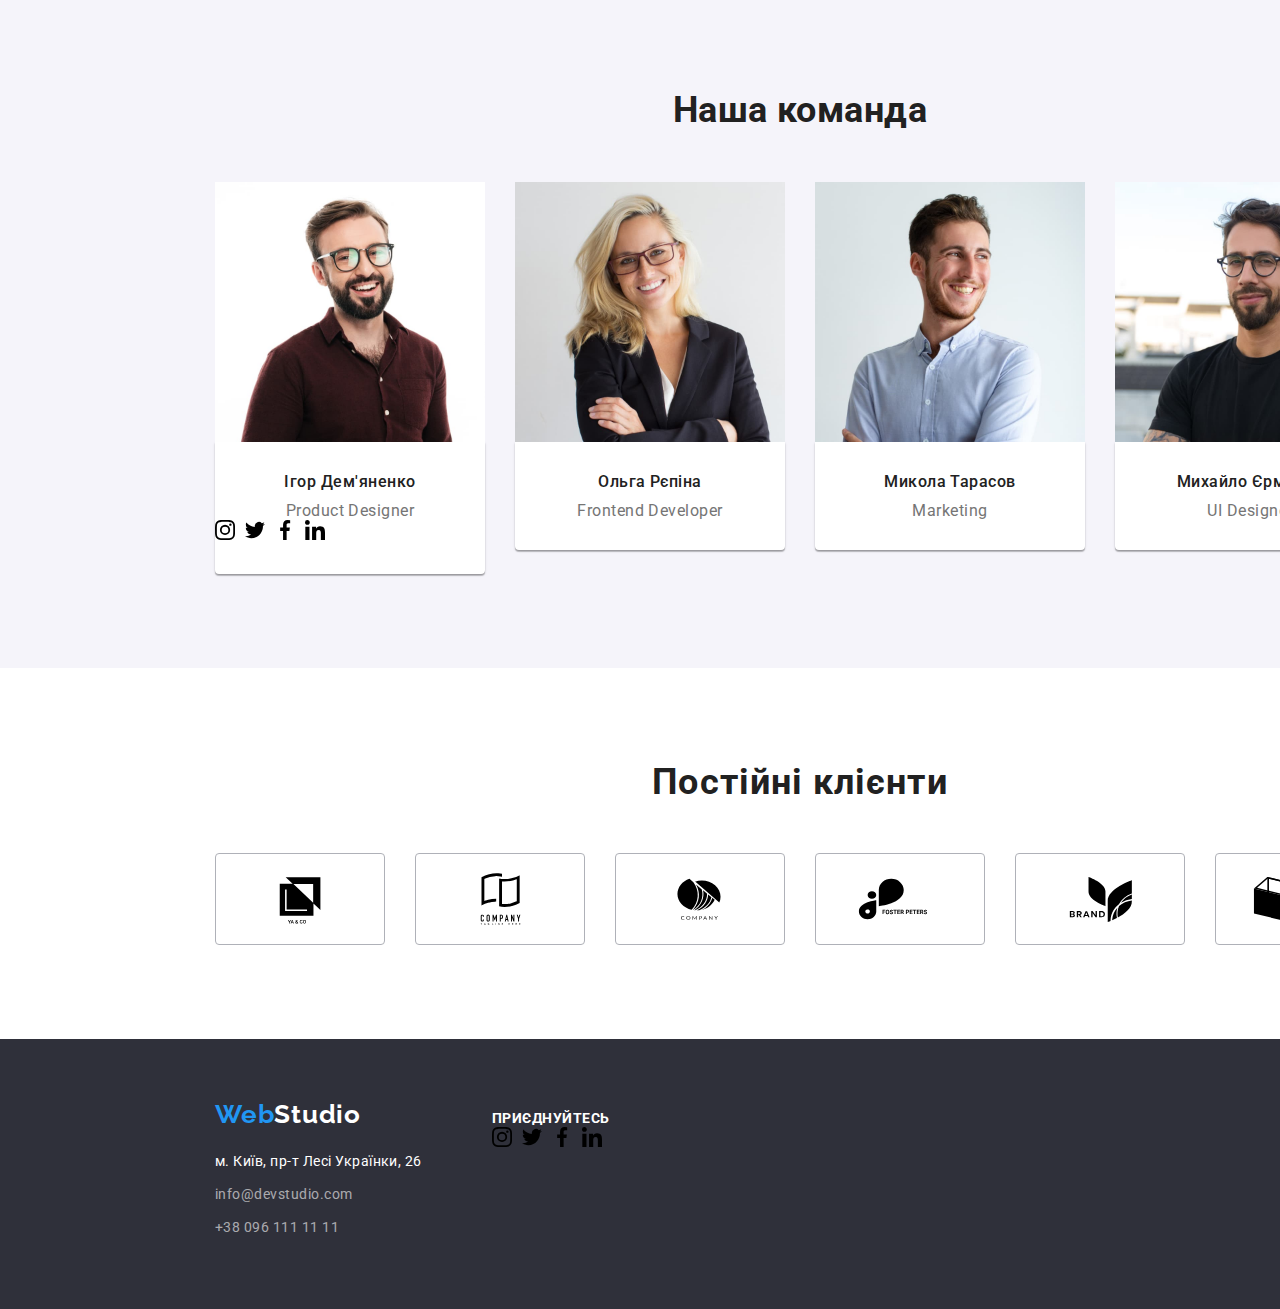
==== commit 0b40c842: "update svg" ====
--- a/index.html
+++ b/index.html
@@ -165,6 +165,27 @@
               <div class="name-employee">
                 <h3 class="team-subtitle">Ігор Дем'яненко</h3>
                 <p class="team-text" lang="en">Product Designer</p>
+                <ul class="social-contacts">
+              <li><a href="#">
+                <svg class="icon-footer" width="20" height="20">
+                  <use href="./images/icons.svg#icon-instagram"></use>
+                </svg>
+              </a></li>
+              <li><a href="#">
+                <svg class="icon-footer" width="20" height="20">
+                  <use href="./images/icons.svg#icon-twitter"></use>
+                </svg>
+              </a></li>
+              <li><a href="#">
+                <svg class="icon-footer" width="20" height="20">
+                  <use href="./images/icons.svg#icon-facebook"></use>
+                </svg>
+              </a></li>
+              <li><a href="#">
+                <svg class="icon-footer" width="20" height="20">
+                  <use href="./images/icons.svg#icon-linkedin"></use>
+                </svg>
+              </a></li>
               </div>
             </li>
             <li>
@@ -214,26 +235,68 @@
         <div class="container">
           <ul class="clients">
             <li> 
-              <div class="box-clients">
-                <a class="link-clients" href="#">
-                <svg class="clients-svg" width="106" height="60">
-                  <use href="./images/icons.svg#icon-Logo"></use>
-                </svg>
-              </div>
-            </a>
-            </li>
-            <li><a href="#"></a></li>
-            <li><a href="#"></a></li>
-            <li><a href="#"></a></li>
-            <li><a href="#"></a></li>
-            <li><a href="#"></a></li>
+                <a class="link-clients" href="#">
+                  <div class="box-clients">
+                    <svg class="clients-svg" width="106" height="60">
+                      <use href="./images/icons.svg#icon-Logo"></use>
+                     </svg>
+                  </div>
+                </a>
+            </li>
+            <li> 
+                <a class="link-clients" href="#">
+                  <div class="box-clients">
+                    <svg class="clients-svg" width="106" height="60">
+                      <use href="./images/icons.svg#icon-Logo-2"></use>
+                     </svg>
+                  </div>
+                </a>
+            </li>
+            <li> 
+                <a class="link-clients" href="#">
+                  <div class="box-clients">
+                    <svg class="clients-svg" width="106" height="60">
+                      <use href="./images/icons.svg#icon-Logo-3"></use>
+                     </svg>
+                  </div>
+                </a>
+            </li>
+            <li> 
+                <a class="link-clients" href="#">
+                  <div class="box-clients">
+                    <svg class="clients-svg" width="106" height="60">
+                      <use href="./images/icons.svg#icon-Logo-4"></use>
+                     </svg>
+                  </div>
+                </a>
+            </li>
+            <li> 
+                <a class="link-clients" href="#">
+                  <div class="box-clients">
+                    <svg class="clients-svg" width="106" height="60">
+                      <use href="./images/icons.svg#icon-Logo-5"></use>
+                     </svg>
+                  </div>
+                </a>
+            </li>
+            <li> 
+                <a class="link-clients" href="#">
+                  <div class="box-clients">
+                    <svg class="clients-svg" width="106" height="60">
+                      <use href="./images/icons.svg#icon-Logo-6"></use>
+                     </svg>
+                  </div>
+                </a>
+            </li>
+
           </ul>
 
       </section>
     </main>
 
     <footer class="buttom">
-      <div class="container">
+      <div class="container cellar">
+        <div class="link-box">
         <a href="./index.html" class="logo-link" lang="en"
           >Web<span class="logo-buttom" lang="en">Studio</span></a
         >
@@ -257,21 +320,41 @@
             </li>
             <li class="bottom-adress">
               <a href="tel:+380961111111" class="contacts" aria-label="link to phone">
-                +38 096 111 11 11</a
-              >
-            </li>
-          </ul>
+                +38 096 111 11 11</a>
+            </li>
+          </ul>
+
         </address>
-
-        <div>
-          <p class="text-join">приєднуйтесь</p>
-          <ul>
-            <li><a href=""></a></li>
-            <li><a href=""></a></li>
-            <li><a href=""></a></li>
-            <li><a href=""></a></li>
-          </ul>
-        </div>
+        </div>
+
+      <div class="social-box">
+            <p class="text-join">приєднуйтесь</p>
+            <ul class="social-contacts">
+              <li><a href="#">
+                <svg class="icon-footer" width="20" height="20">
+                  <use href="./images/icons.svg#icon-instagram"></use>
+                </svg>
+              </a></li>
+              <li><a href="#">
+                <svg class="icon-footer" width="20" height="20">
+                  <use href="./images/icons.svg#icon-twitter"></use>
+                </svg>
+              </a></li>
+              <li><a href="#">
+                <svg class="icon-footer" width="20" height="20">
+                  <use href="./images/icons.svg#icon-facebook"></use>
+                </svg>
+              </a></li>
+              <li><a href="#">
+                <svg class="icon-footer" width="20" height="20">
+                  <use href="./images/icons.svg#icon-linkedin"></use>
+                </svg>
+              </a></li>
+  
+            </ul>
+        </div>  
+
+        
       </div>
     </footer>
   </body>
--- a/css/styles.css
+++ b/css/styles.css
@@ -144,6 +144,7 @@
 
 .link-svg {
   margin-right: 10px;
+  fill: var(--svg-link-color);
 }
 
 .link:hover,
@@ -514,12 +515,13 @@
   margin-bottom: 16px;
   margin-right: 32px;
   margin-left: 32px;
+  /* fill: var(--svg-link-color); */
 }
 
 .box-clients:hover,
 .box-clients:focus {
+  border-color: var(--nav-text-color);
   fill: var(--nav-text-color);
-  border-color: var(--nav-text-color);
 }
 
 .text-join {
@@ -529,3 +531,17 @@
   text-transform: uppercase;
   color: var(--hero-text-color);
 }
+
+.cellar {
+  display: flex;
+}
+
+.social-box {
+  margin-top: 12px;
+  margin-left: 70px;
+}
+
+.social-contacts {
+  display: flex;
+  gap: 10px;
+}
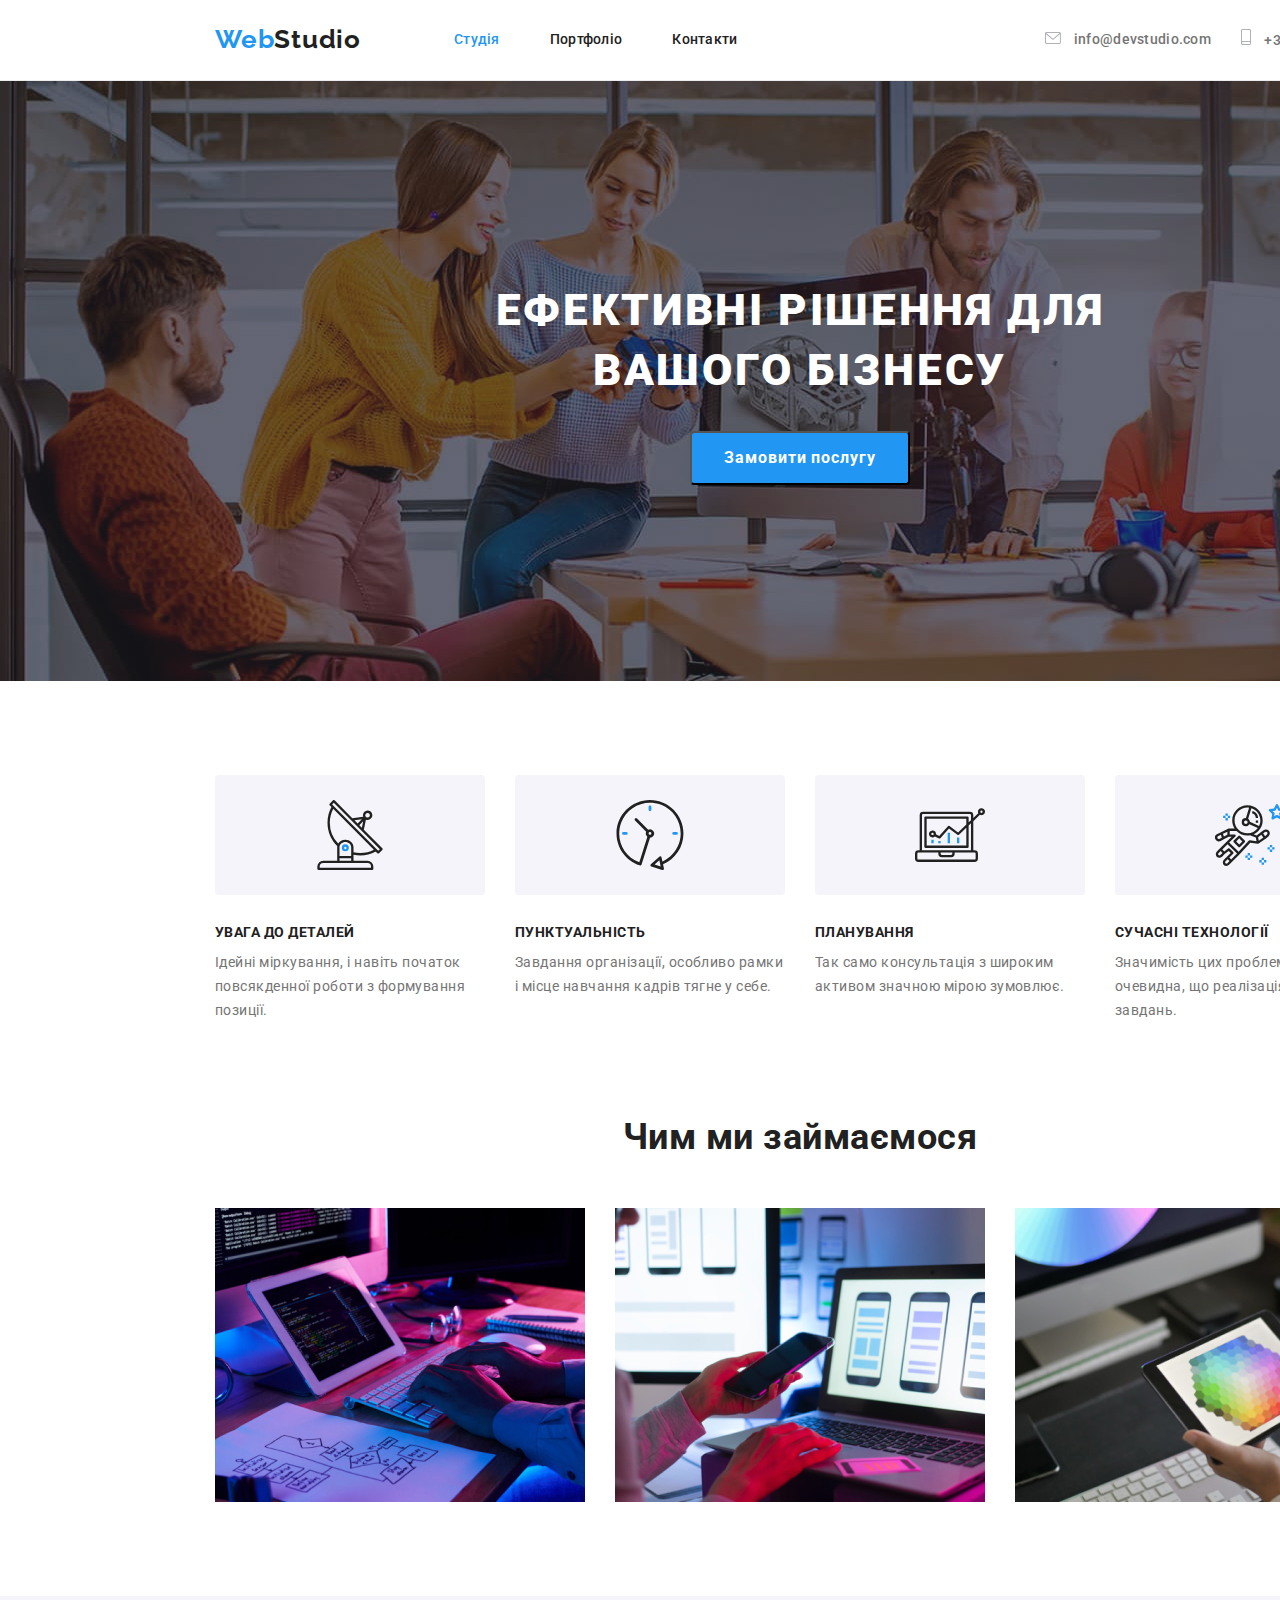
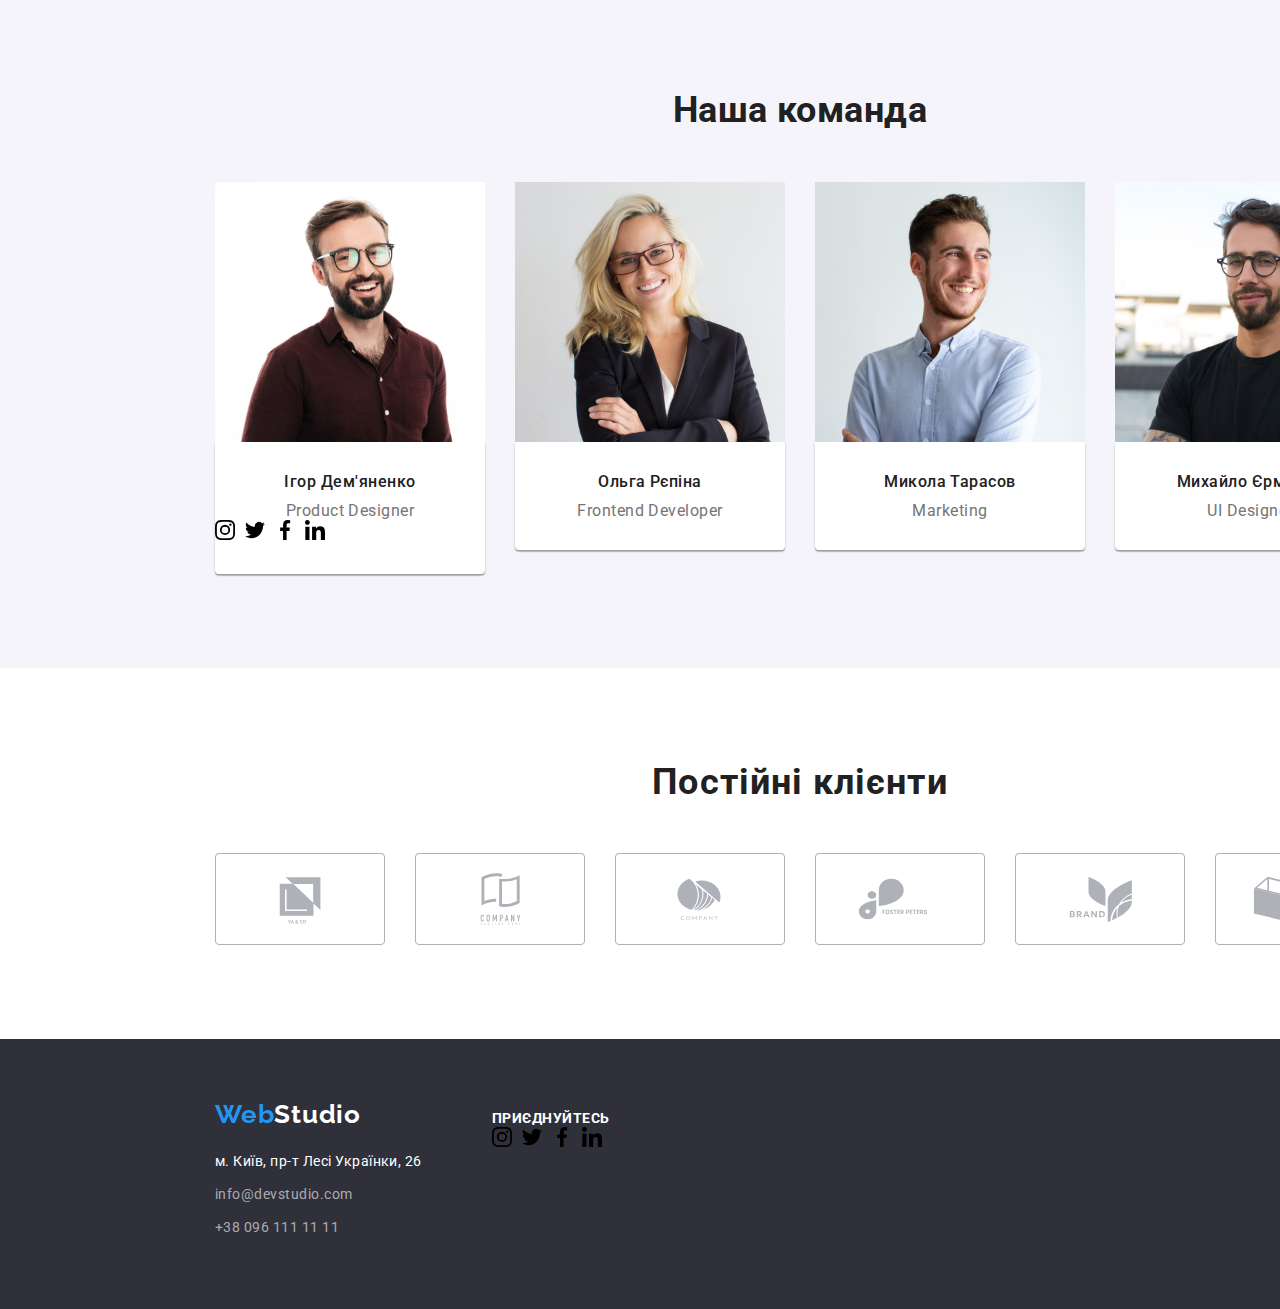
==== commit f5fdb1fe: "update" ====
--- a/index.html
+++ b/index.html
@@ -235,7 +235,7 @@
         <div class="container">
           <ul class="clients">
             <li> 
-                <a class="link-clients" href="#">
+                <a class="link-clients" href="./index.html">
                   <div class="box-clients">
                     <svg class="clients-svg" width="106" height="60">
                       <use href="./images/icons.svg#icon-Logo"></use>
--- a/css/styles.css
+++ b/css/styles.css
@@ -134,23 +134,26 @@
 
 .link {
   color: var(--secondary-text-color);
-
   font-weight: 500;
   font-size: 14px;
   line-height: 1.14;
   letter-spacing: 0.02em;
-  fill: #757575;
-}
-
-.link-svg {
-  margin-right: 10px;
-  fill: var(--svg-link-color);
 }
 
 .link:hover,
 .link:focus {
   color: var(--nav-text-color);
   fill: var(--nav-text-color);
+}
+
+.link-svg {
+  margin-right: 10px;
+  fill: var(--svg-link-color);
+}
+
+.link-svg:hover,
+.link-svg:focus {
+  /* fill: var(--nav-text-color); */
 }
 
 .link-header {
@@ -510,17 +513,21 @@
   border-radius: 4px;
 }
 
-.clients-svg {
-  margin-top: 16px;
-  margin-bottom: 16px;
-  margin-right: 32px;
-  margin-left: 32px;
-  /* fill: var(--svg-link-color); */
-}
-
 .box-clients:hover,
 .box-clients:focus {
   border-color: var(--nav-text-color);
+}
+
+.clients-svg {
+  fill: var(--svg-link-color);
+  margin-top: 16px;
+  margin-bottom: 16px;
+  margin-left: 32px;
+  margin-right: 32px;
+}
+
+.clients-svg:hover,
+.clients-svg:focus {
   fill: var(--nav-text-color);
 }
 
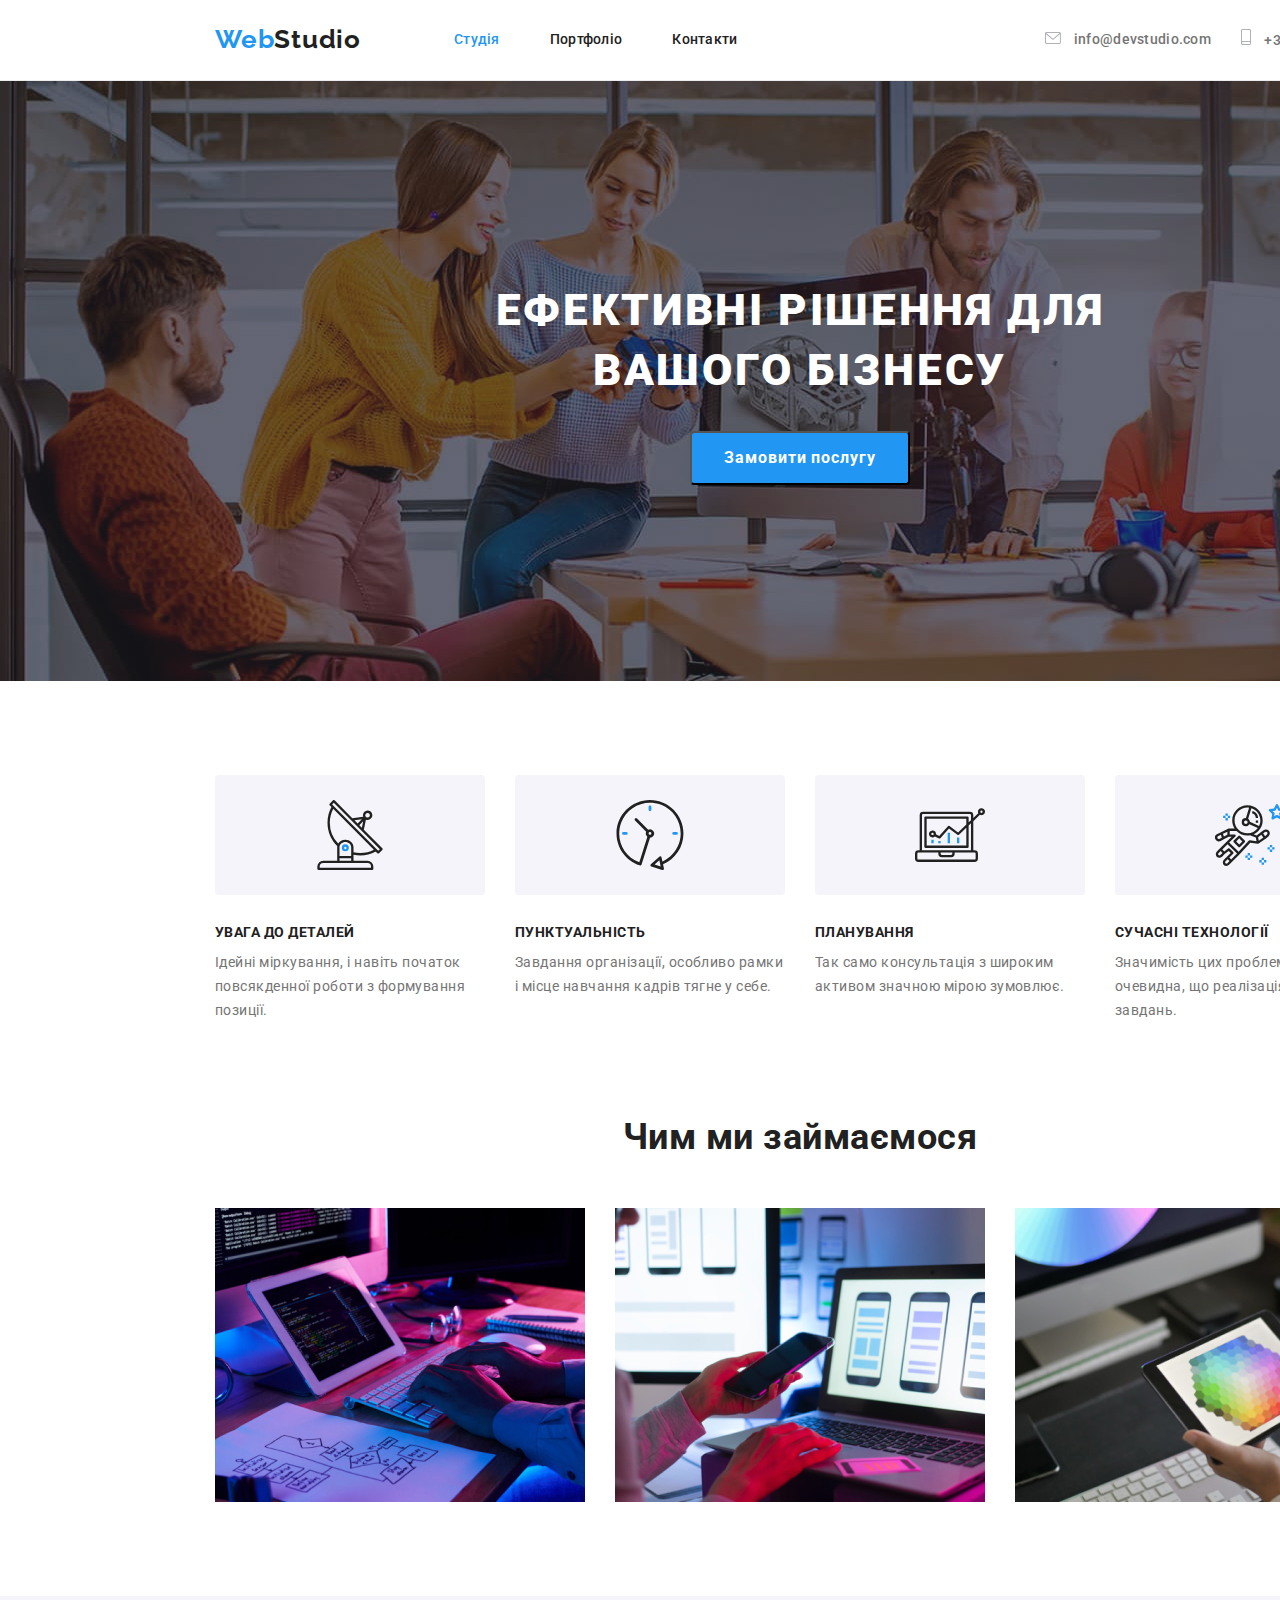
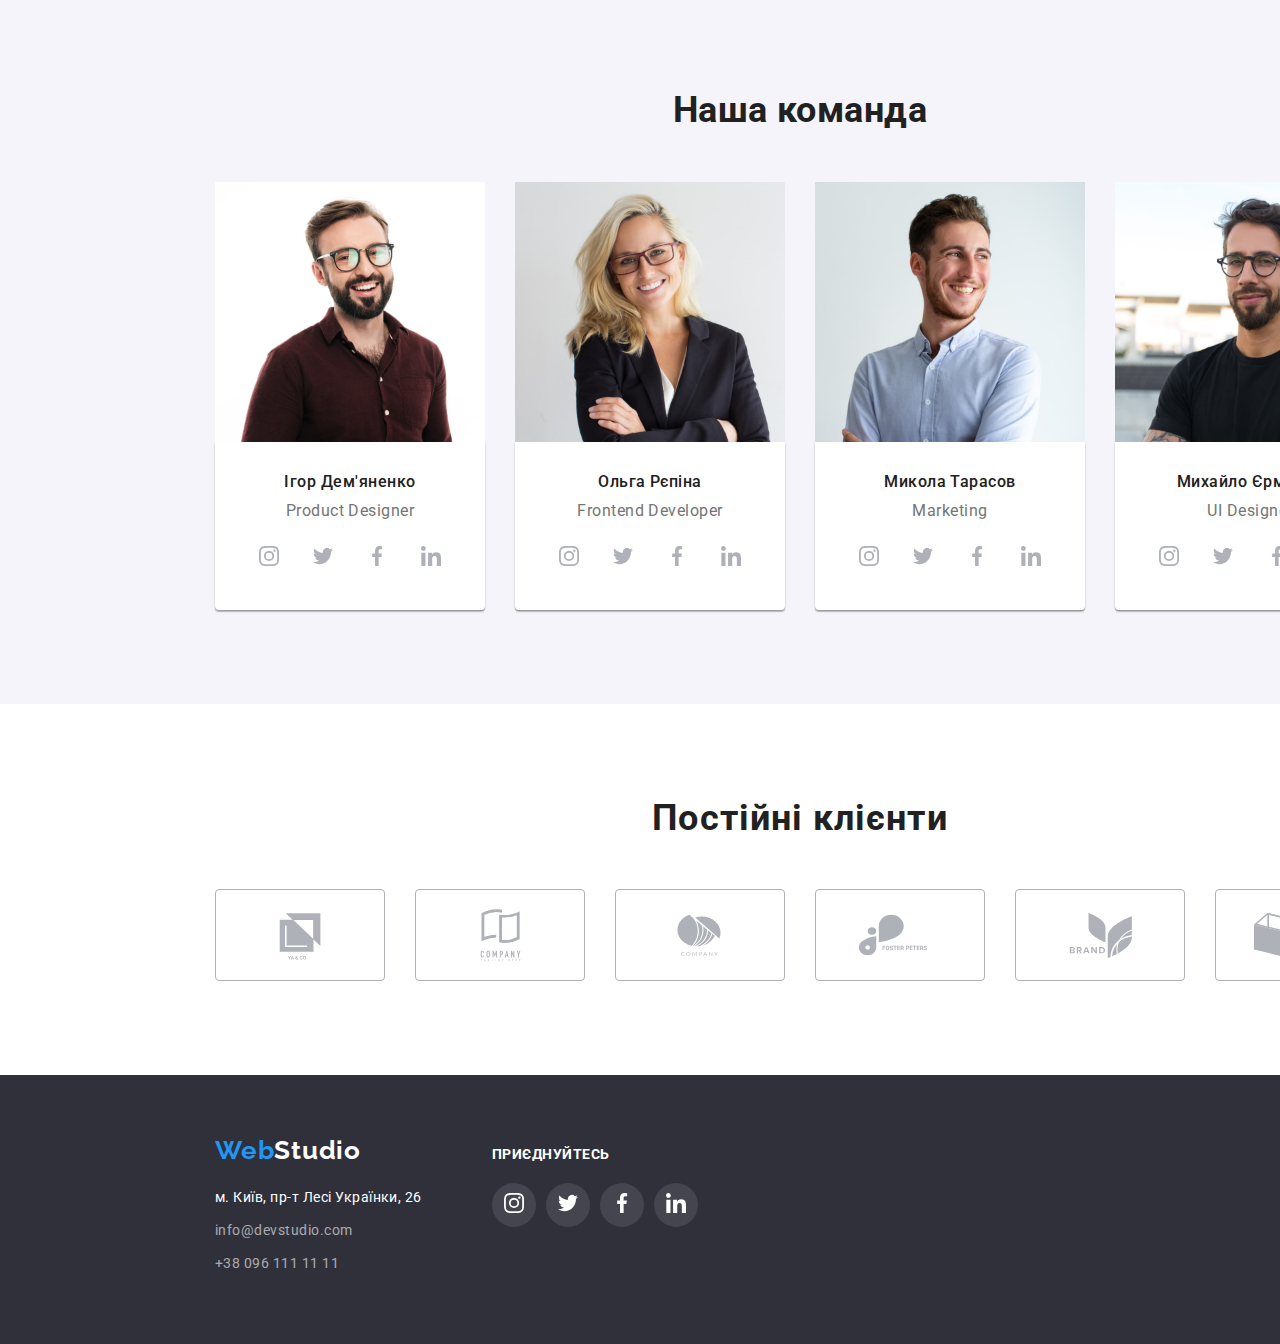
==== commit 57fd94a8: "update svg" ====
--- a/index.html
+++ b/index.html
@@ -166,26 +166,43 @@
                 <h3 class="team-subtitle">Ігор Дем'яненко</h3>
                 <p class="team-text" lang="en">Product Designer</p>
                 <ul class="social-contacts">
-              <li><a href="#">
-                <svg class="icon-footer" width="20" height="20">
-                  <use href="./images/icons.svg#icon-instagram"></use>
-                </svg>
-              </a></li>
-              <li><a href="#">
-                <svg class="icon-footer" width="20" height="20">
-                  <use href="./images/icons.svg#icon-twitter"></use>
-                </svg>
-              </a></li>
-              <li><a href="#">
-                <svg class="icon-footer" width="20" height="20">
-                  <use href="./images/icons.svg#icon-facebook"></use>
-                </svg>
-              </a></li>
-              <li><a href="#">
-                <svg class="icon-footer" width="20" height="20">
-                  <use href="./images/icons.svg#icon-linkedin"></use>
-                </svg>
-              </a></li>
+                  <li>
+                    <div class="bloc-icon">
+                      <a href="https://www.instagram.com" target="_blank">
+                        <svg class="icon-team" width="20" height="20">
+                          <use href="./images/icons.svg#icon-instagram"></use>
+                        </svg>
+                      </a>
+                    </div>
+                  </li>
+                  <li>
+                    <div class="bloc-icon">
+                      <a href="https://twitter.com" target="_blank">
+                        <svg class="icon-team" width="20" height="20">
+                          <use href="./images/icons.svg#icon-twitter"></use>
+                        </svg>
+                      </a>
+                    </div>
+                  </li>
+                  <li>
+                    <div class="bloc-icon">
+                      <a href="https://www.facebook.com" target="_blank">
+                        <svg class="icon-team" width="20" height="20">
+                          <use href="./images/icons.svg#icon-facebook"></use>
+                        </svg>
+                      </a>
+                    </div>
+                  </li>
+                  <li>
+                    <div class="bloc-icon">
+                      <a href="https://www.linkedin.com" target="_blank">
+                        <svg class="icon-team" width="20" height="20">
+                          <use href="./images/icons.svg#icon-linkedin"></use>
+                        </svg>
+                      </a>
+                    </div>
+                  </li>
+                </ul>
               </div>
             </li>
             <li>
@@ -199,6 +216,44 @@
               <div class="name-employee">
                 <h3 class="team-subtitle">Ольга Рєпіна</h3>
                 <p class="team-text" lang="en">Frontend Developer</p>
+                <ul class="social-contacts">
+                  <li>
+                    <div class="bloc-icon">
+                      <a href="https://www.instagram.com" target="_blank">
+                        <svg class="icon-team" width="20" height="20">
+                          <use href="./images/icons.svg#icon-instagram"></use>
+                        </svg>
+                      </a>
+                    </div>
+                  </li>
+                  <li>
+                    <div class="bloc-icon">
+                      <a href="https://twitter.com" target="_blank">
+                        <svg class="icon-team" width="20" height="20">
+                          <use href="./images/icons.svg#icon-twitter"></use>
+                        </svg>
+                      </a>
+                    </div>
+                  </li>
+                  <li>
+                    <div class="bloc-icon">
+                      <a href="https://www.facebook.com" target="_blank">
+                        <svg class="icon-team" width="20" height="20">
+                          <use href="./images/icons.svg#icon-facebook"></use>
+                        </svg>
+                      </a>
+                    </div>
+                  </li>
+                  <li>
+                    <div class="bloc-icon">
+                      <a href="https://www.linkedin.com" target="_blank">
+                        <svg class="icon-team" width="20" height="20">
+                          <use href="./images/icons.svg#icon-linkedin"></use>
+                        </svg>
+                      </a>
+                    </div>
+                  </li>
+                </ul>
               </div>
             </li>
             <li>
@@ -212,6 +267,44 @@
               <div class="name-employee">
                 <h3 class="team-subtitle">Микола Тарасов</h3>
                 <p class="team-text" lang="en">Marketing</p>
+                <ul class="social-contacts">
+                  <li>
+                    <div class="bloc-icon">
+                      <a href="https://www.instagram.com" target="_blank">
+                        <svg class="icon-team" width="20" height="20">
+                          <use href="./images/icons.svg#icon-instagram"></use>
+                        </svg>
+                      </a>
+                    </div>
+                  </li>
+                  <li>
+                    <div class="bloc-icon">
+                      <a href="https://twitter.com" target="_blank">
+                        <svg class="icon-team" width="20" height="20">
+                          <use href="./images/icons.svg#icon-twitter"></use>
+                        </svg>
+                      </a>
+                    </div>
+                  </li>
+                  <li>
+                    <div class="bloc-icon">
+                      <a href="https://www.facebook.com" target="_blank">
+                        <svg class="icon-team" width="20" height="20">
+                          <use href="./images/icons.svg#icon-facebook"></use>
+                        </svg>
+                      </a>
+                    </div>
+                  </li>
+                  <li>
+                    <div class="bloc-icon">
+                      <a href="https://www.linkedin.com" target="_blank">
+                        <svg class="icon-team" width="20" height="20">
+                          <use href="./images/icons.svg#icon-linkedin"></use>
+                        </svg>
+                      </a>
+                    </div>
+                  </li>
+                </ul>
               </div>
             </li>
             <li>
@@ -225,6 +318,44 @@
               <div class="name-employee">
                 <h3 class="team-subtitle">Михайло Єрмаков</h3>
                 <p class="team-text" lang="en">UI Designer</p>
+                <ul class="social-contacts">
+                  <li>
+                    <div class="bloc-icon">
+                      <a href="https://www.instagram.com" target="_blank">
+                        <svg class="icon-team" width="20" height="20">
+                          <use href="./images/icons.svg#icon-instagram"></use>
+                        </svg>
+                      </a>
+                    </div>
+                  </li>
+                  <li>
+                    <div class="bloc-icon">
+                      <a href="https://twitter.com" target="_blank">
+                        <svg class="icon-team" width="20" height="20">
+                          <use href="./images/icons.svg#icon-twitter"></use>
+                        </svg>
+                      </a>
+                    </div>
+                  </li>
+                  <li>
+                    <div class="bloc-icon">
+                      <a href="https://www.facebook.com" target="_blank">
+                        <svg class="icon-team" width="20" height="20">
+                          <use href="./images/icons.svg#icon-facebook"></use>
+                        </svg>
+                      </a>
+                    </div>
+                  </li>
+                  <li>
+                    <div class="bloc-icon">
+                      <a href="https://www.linkedin.com" target="_blank">
+                        <svg class="icon-team" width="20" height="20">
+                          <use href="./images/icons.svg#icon-linkedin"></use>
+                        </svg>
+                      </a>
+                    </div>
+                  </li>
+                </ul>
               </div>
             </li>
           </ul>
@@ -234,127 +365,139 @@
         <h2 class="title-clients">Постійні клієнти</h2>
         <div class="container">
           <ul class="clients">
-            <li> 
-                <a class="link-clients" href="./index.html">
-                  <div class="box-clients">
-                    <svg class="clients-svg" width="106" height="60">
-                      <use href="./images/icons.svg#icon-Logo"></use>
-                     </svg>
-                  </div>
-                </a>
-            </li>
-            <li> 
-                <a class="link-clients" href="#">
-                  <div class="box-clients">
-                    <svg class="clients-svg" width="106" height="60">
-                      <use href="./images/icons.svg#icon-Logo-2"></use>
-                     </svg>
-                  </div>
-                </a>
-            </li>
-            <li> 
-                <a class="link-clients" href="#">
-                  <div class="box-clients">
-                    <svg class="clients-svg" width="106" height="60">
-                      <use href="./images/icons.svg#icon-Logo-3"></use>
-                     </svg>
-                  </div>
-                </a>
-            </li>
-            <li> 
-                <a class="link-clients" href="#">
-                  <div class="box-clients">
-                    <svg class="clients-svg" width="106" height="60">
-                      <use href="./images/icons.svg#icon-Logo-4"></use>
-                     </svg>
-                  </div>
-                </a>
-            </li>
-            <li> 
-                <a class="link-clients" href="#">
-                  <div class="box-clients">
-                    <svg class="clients-svg" width="106" height="60">
-                      <use href="./images/icons.svg#icon-Logo-5"></use>
-                     </svg>
-                  </div>
-                </a>
-            </li>
-            <li> 
-                <a class="link-clients" href="#">
-                  <div class="box-clients">
-                    <svg class="clients-svg" width="106" height="60">
-                      <use href="./images/icons.svg#icon-Logo-6"></use>
-                     </svg>
-                  </div>
-                </a>
-            </li>
-
-          </ul>
-
+            <li>
+              <a class="link-clients" href="./index.html">
+                <div class="box-clients">
+                  <svg class="clients-svg" width="106" height="60">
+                    <use href="./images/icons.svg#icon-Logo"></use>
+                  </svg>
+                </div>
+              </a>
+            </li>
+            <li>
+              <a class="link-clients" href="#">
+                <div class="box-clients">
+                  <svg class="clients-svg" width="106" height="60">
+                    <use href="./images/icons.svg#icon-Logo-2"></use>
+                  </svg>
+                </div>
+              </a>
+            </li>
+            <li>
+              <a class="link-clients" href="#">
+                <div class="box-clients">
+                  <svg class="clients-svg" width="106" height="60">
+                    <use href="./images/icons.svg#icon-Logo-3"></use>
+                  </svg>
+                </div>
+              </a>
+            </li>
+            <li>
+              <a class="link-clients" href="#">
+                <div class="box-clients">
+                  <svg class="clients-svg" width="106" height="60">
+                    <use href="./images/icons.svg#icon-Logo-4"></use>
+                  </svg>
+                </div>
+              </a>
+            </li>
+            <li>
+              <a class="link-clients" href="#">
+                <div class="box-clients">
+                  <svg class="clients-svg" width="106" height="60">
+                    <use href="./images/icons.svg#icon-Logo-5"></use>
+                  </svg>
+                </div>
+              </a>
+            </li>
+            <li>
+              <a class="link-clients" href="#">
+                <div class="box-clients">
+                  <svg class="clients-svg" width="106" height="60">
+                    <use href="./images/icons.svg#icon-Logo-6"></use>
+                  </svg>
+                </div>
+              </a>
+            </li>
+          </ul>
+        </div>
       </section>
     </main>
 
     <footer class="buttom">
       <div class="container cellar">
         <div class="link-box">
-        <a href="./index.html" class="logo-link" lang="en"
-          >Web<span class="logo-buttom" lang="en">Studio</span></a
-        >
-
-        <address>
-          <ul>
-            <li class="bottom-adress">
-              <a
-                href="https://goo.gl/maps/X4mAZgkikqXiJwnA7"
-                target="_blank"
-                rel="noopener noreferrer"
-                class="location"
-                aria-label="link to adress"
-                >м. Київ, пр-т Лесі Українки, 26</a
-              >
-            </li>
-            <li class="bottom-adress">
-              <a href="mailto:info@devstudio.com" class="contacts" aria-label="link to mail"
-                >info@devstudio.com</a
-              >
-            </li>
-            <li class="bottom-adress">
-              <a href="tel:+380961111111" class="contacts" aria-label="link to phone">
-                +38 096 111 11 11</a>
-            </li>
-          </ul>
-
-        </address>
-        </div>
-
-      <div class="social-box">
-            <p class="text-join">приєднуйтесь</p>
-            <ul class="social-contacts">
-              <li><a href="#">
-                <svg class="icon-footer" width="20" height="20">
-                  <use href="./images/icons.svg#icon-instagram"></use>
-                </svg>
-              </a></li>
-              <li><a href="#">
-                <svg class="icon-footer" width="20" height="20">
-                  <use href="./images/icons.svg#icon-twitter"></use>
-                </svg>
-              </a></li>
-              <li><a href="#">
-                <svg class="icon-footer" width="20" height="20">
-                  <use href="./images/icons.svg#icon-facebook"></use>
-                </svg>
-              </a></li>
-              <li><a href="#">
-                <svg class="icon-footer" width="20" height="20">
-                  <use href="./images/icons.svg#icon-linkedin"></use>
-                </svg>
-              </a></li>
-  
+          <a href="./index.html" class="logo-link" lang="en"
+            >Web<span class="logo-buttom" lang="en">Studio</span></a
+          >
+
+          <address>
+            <ul>
+              <li class="bottom-adress">
+                <a
+                  href="https://goo.gl/maps/X4mAZgkikqXiJwnA7"
+                  target="_blank"
+                  rel="noopener noreferrer"
+                  class="location"
+                  aria-label="link to adress"
+                  >м. Київ, пр-т Лесі Українки, 26</a
+                >
+              </li>
+              <li class="bottom-adress">
+                <a href="mailto:info@devstudio.com" class="contacts" aria-label="link to mail"
+                  >info@devstudio.com</a
+                >
+              </li>
+              <li class="bottom-adress">
+                <a href="tel:+380961111111" class="contacts" aria-label="link to phone">
+                  +38 096 111 11 11</a
+                >
+              </li>
             </ul>
-        </div>  
-
-        
+          </address>
+        </div>
+
+        <div class="social-box">
+          <p class="text-join">приєднуйтесь</p>
+          <ul class="social-contacts">
+            <li>
+              <div class="circle-icon">
+                <a href="https://www.instagram.com" target="_blank">
+                  <svg class="icon-footer" width="20" height="20">
+                    <use href="./images/icons.svg#icon-instagram"></use>
+                  </svg>
+                </a>
+              </div>
+            </li>
+            <li>
+              <div class="circle-icon">
+                <a href="https://twitter.com" target="_blank">
+                  <svg class="icon-footer" width="20" height="20">
+                    <use href="./images/icons.svg#icon-twitter"></use>
+                  </svg>
+                </a>
+              </div>
+            </li>
+            <li>
+              <div class="circle-icon">
+                <a href="https://www.facebook.com" target="_blank">
+                  <svg class="icon-footer" width="20" height="20">
+                    <use href="./images/icons.svg#icon-facebook"></use>
+                  </svg>
+                </a>
+              </div>
+            </li>
+            <li>
+              <div class="circle-icon">
+                <a href="https://www.linkedin.com" target="_blank">
+                  <svg class="icon-footer" width="20" height="20">
+                    <use href="./images/icons.svg#icon-linkedin"></use>
+                  </svg>
+                </a>
+              </div>
+            </li>
+          </ul>
+        </div>
       </div>
     </footer>
   </body>
--- a/css/styles.css
+++ b/css/styles.css
@@ -143,7 +143,6 @@
 .link:hover,
 .link:focus {
   color: var(--nav-text-color);
-  fill: var(--nav-text-color);
 }
 
 .link-svg {
@@ -151,9 +150,9 @@
   fill: var(--svg-link-color);
 }
 
-.link-svg:hover,
-.link-svg:focus {
-  /* fill: var(--nav-text-color); */
+.link:hover svg,
+.link:focus svg {
+  fill: var(--nav-text-color);
 }
 
 .link-header {
@@ -254,6 +253,37 @@
   font-size: 16px;
   line-height: 1.19;
   text-align: center;
+  margin-bottom: 16px;
+}
+
+.bloc-icon {
+  width: 44px;
+  height: 44px;
+  background-color: var(--hero-text-color);
+  border-radius: 50%;
+  display: flex;
+  align-items: center;
+  justify-content: center;
+}
+
+.bloc-icon:hover,
+.bloc-icon:focus {
+  background-color: var(--nav-text-color);
+}
+
+.bloc-icon:hover svg,
+.bloc-icon:focus svg {
+  fill: var(--hero-text-color);
+}
+
+.icon-team {
+  fill: var(--svg-link-color);
+}
+
+.social-contacts {
+  display: flex;
+  gap: 10px;
+  justify-content: center;
 }
 
 .portfolio-subtitle {
@@ -526,8 +556,8 @@
   margin-right: 32px;
 }
 
-.clients-svg:hover,
-.clients-svg:focus {
+.box-clients:hover svg,
+.box-clients:focus svg {
   fill: var(--nav-text-color);
 }
 
@@ -537,6 +567,7 @@
   line-height: 1.14;
   text-transform: uppercase;
   color: var(--hero-text-color);
+  margin-bottom: 20px;
 }
 
 .cellar {
@@ -548,7 +579,21 @@
   margin-left: 70px;
 }
 
-.social-contacts {
-  display: flex;
-  gap: 10px;
-}
+.icon-footer {
+  fill: var(--hero-text-color);
+}
+
+.circle-icon {
+  width: 44px;
+  height: 44px;
+  background-color: rgba(255, 255, 255, 0.1);
+  border-radius: 50%;
+  display: flex;
+  align-items: center;
+  justify-content: center;
+}
+
+.circle-icon:hover,
+.circle-icon:focus {
+  background-color: var(--nav-text-color);
+}
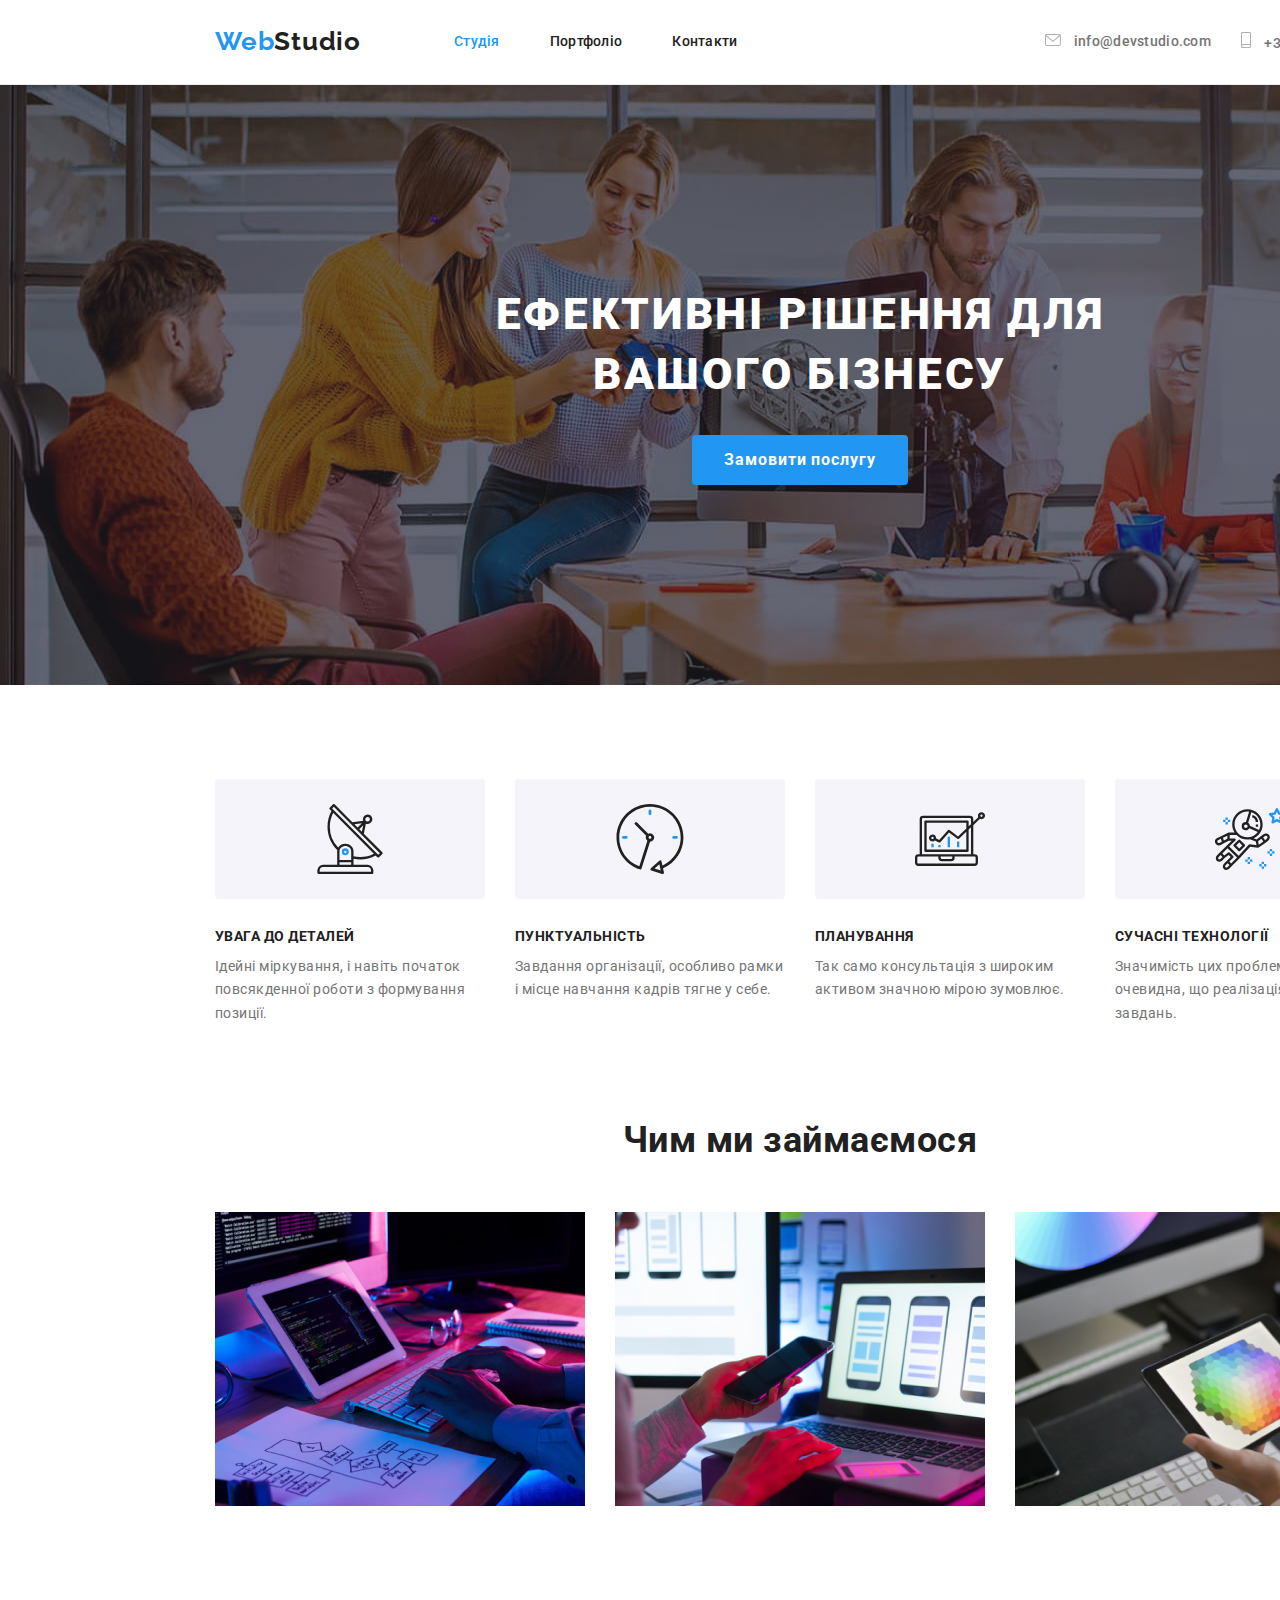
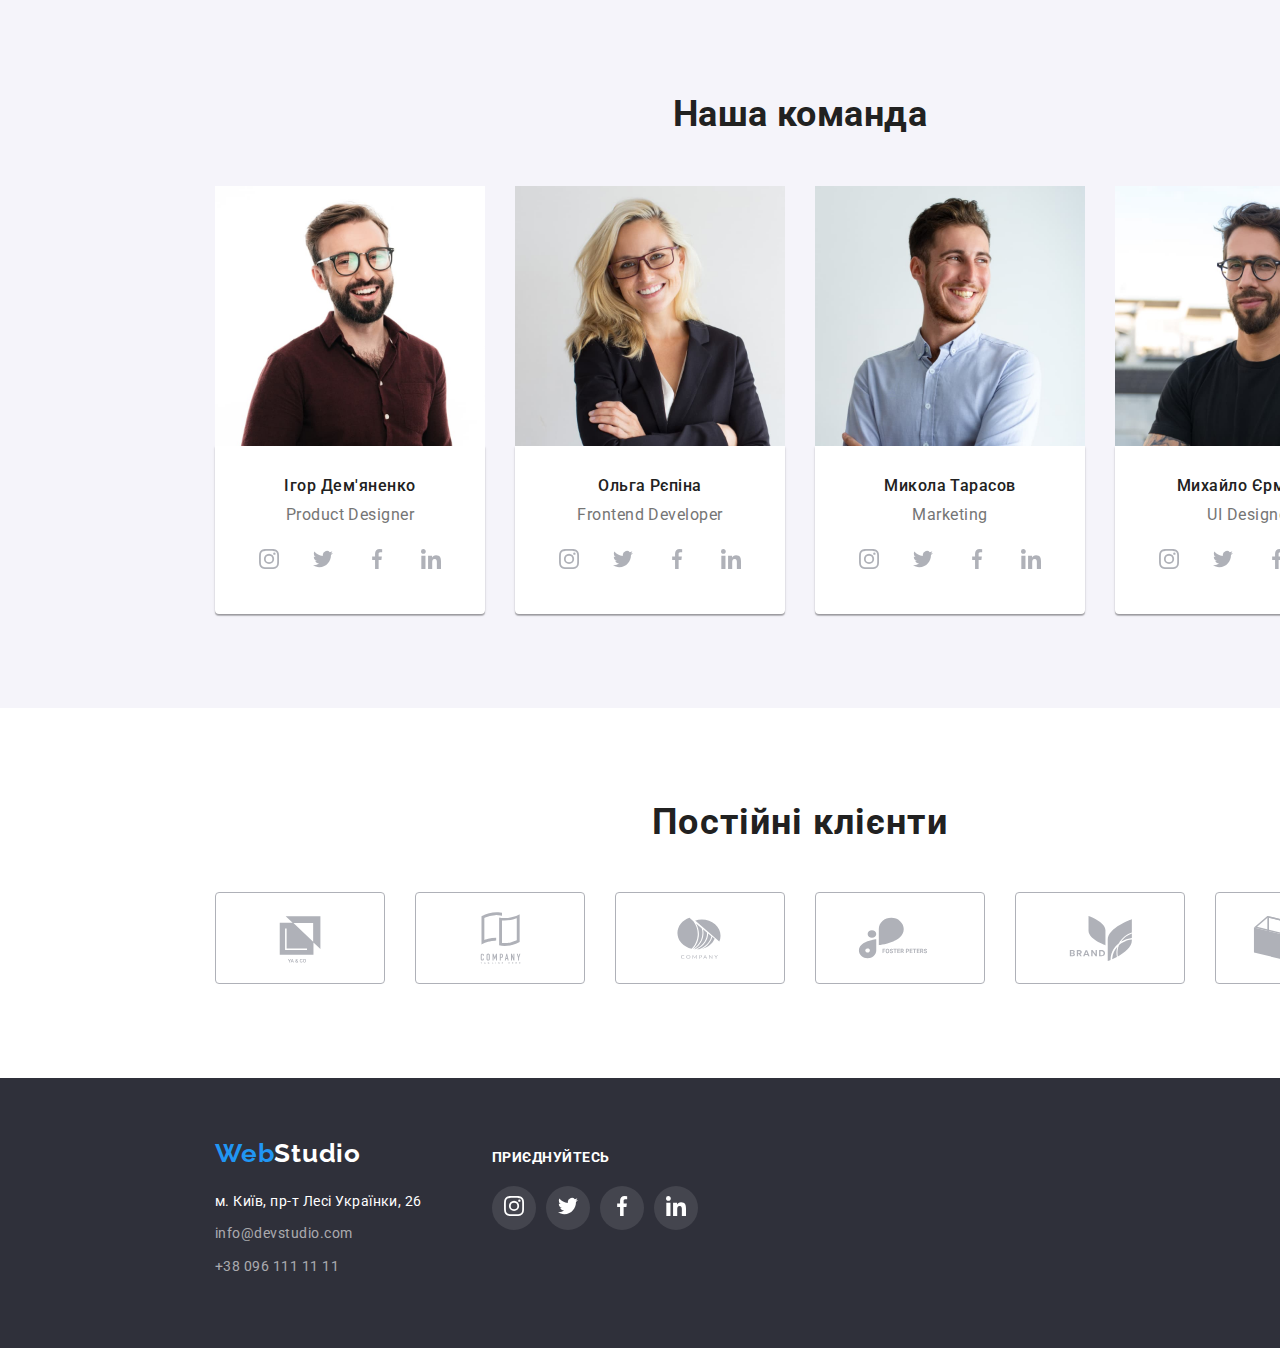
==== commit ab23c6bc: "update" ====
--- a/index.html
+++ b/index.html
@@ -427,7 +427,7 @@
     <footer class="buttom">
       <div class="container cellar">
         <div class="link-box">
-          <a href="./index.html" class="logo-link" lang="en"
+          <a href="./index.html" class="logo-link-bottom" lang="en"
             >Web<span class="logo-buttom" lang="en">Studio</span></a
           >
 
--- a/css/styles.css
+++ b/css/styles.css
@@ -44,10 +44,7 @@
 h1,
 h2,
 h3,
-h4 {
-  margin: 0;
-}
-
+h4,
 p {
   margin: 0;
 }
@@ -56,6 +53,10 @@
   display: block;
   max-width: 100%;
   height: auto;
+}
+
+button {
+  cursor: pointer;
 }
 
 .section {
@@ -63,24 +64,34 @@
   padding-bottom: 94px;
 }
 
+.nav-top {
+  display: flex;
+  align-items: center;
+}
+
 .logo-link {
-  font-family: raleway, sans-serif;
-  text-decoration: none;
-}
-
-.nav-top {
-  display: flex;
-  align-items: center;
-}
-
-.logo-link {
-  color: var(--nav-text-color);
-
   font-family: raleway, sans-serif;
   font-weight: 700;
   font-size: 26px;
   line-height: 1.2;
   letter-spacing: 0.03em;
+  text-decoration: none;
+  display: block;
+  padding-top: 24px;
+  padding-bottom: 25px;
+  color: var(--nav-text-color);
+}
+
+.logo-link-bottom {
+  font-family: raleway, sans-serif;
+  font-weight: 700;
+  font-size: 26px;
+  line-height: 1.2;
+  letter-spacing: 0.03em;
+  text-decoration: none;
+  display: block;
+  margin-bottom: 20px;
+  color: var(--nav-text-color);
 }
 
 .logo-top {
@@ -99,8 +110,9 @@
   font-size: 14px;
   line-height: 1.14;
   letter-spacing: 0.02em;
-  padding-top: 25px;
-  padding-bottom: 25px;
+  display: block;
+  padding-top: 32px;
+  padding-bottom: 32px;
 }
 
 .site-nav:hover,
@@ -115,8 +127,9 @@
   font-size: 14px;
   line-height: 1.14;
   letter-spacing: 0.02em;
-  padding-top: 25px;
-  padding-bottom: 25px;
+  display: block;
+  padding-top: 32px;
+  padding-bottom: 32px;
 }
 
 .contacts-top {
@@ -133,11 +146,14 @@
 }
 
 .link {
-  color: var(--secondary-text-color);
   font-weight: 500;
   font-size: 14px;
   line-height: 1.14;
   letter-spacing: 0.02em;
+  display: block;
+  padding-top: 32px;
+  padding-bottom: 32px;
+  color: var(--secondary-text-color);
 }
 
 .link:hover,
@@ -181,7 +197,7 @@
   letter-spacing: 0.06em;
   text-transform: uppercase;
   margin-bottom: 30px;
-  width: 696px;
+  max-width: 696px;
   margin-right: auto;
   margin-left: auto;
 }
@@ -199,6 +215,7 @@
   letter-spacing: 0.06em;
   margin: 0 auto;
   padding: 10px 32px;
+  border: none;
   border-radius: 4px;
   background: var(--nav-text-color);
 }
@@ -314,7 +331,6 @@
   color: var(--hero-text-color);
 
   display: inline-block;
-  margin-top: 20px;
   font-size: 14px;
   line-height: 1.7;
   font-style: normal;
@@ -348,11 +364,7 @@
   background: var(--button-text-background);
   border-radius: 4px;
   padding: 6px 22px;
-  margin-right: 8px;
-}
-
-.button-nav: :last-child {
-  margin-right: 0px;
+  border: none;
 }
 
 .button-nav:hover,
@@ -374,7 +386,13 @@
   text-align: center;
   border-radius: 4px;
   padding: 6px 24px;
-  margin-right: 8px;
+  border: none;
+}
+
+.button-nav-current:hover,
+.button-nav-current:focus {
+  box-shadow: 0px 3px 1px rgba(0, 0, 0, 0.1), 0px 1px 2px rgba(0, 0, 0, 0.08),
+    0px 2px 2px rgba(0, 0, 0, 0.12);
 }
 
 .visually-hidden {
@@ -407,17 +425,13 @@
   height: auto;
 }
 
-.container.top {
-  padding-top: 24px;
-  padding-bottom: 25px;
-}
-
 .border-cards {
   border: 1px solid #eeeeee;
   padding-top: 20px;
   padding-right: 24px;
   padding-left: 24px;
   padding-bottom: 20px;
+  border-top: none;
 }
 
 .portfolio {
@@ -433,14 +447,7 @@
 
 .site {
   display: flex;
-}
-
-.nav {
-  margin-right: 50px;
-}
-
-.nav:last-child {
-  margin-right: 0px;
+  gap: 50px;
 }
 
 .header {
@@ -449,7 +456,6 @@
 
 .container.top {
   display: flex;
-  align-items: center;
 }
 
 .text-advantages {
@@ -469,12 +475,8 @@
 .filter {
   display: flex;
   justify-content: center;
-  margin-right: 50px;
+  gap: 8px;
   margin-bottom: 50px;
-}
-
-.filter: :last-child {
-  margin-right: 0px;
 }
 
 .section.team {
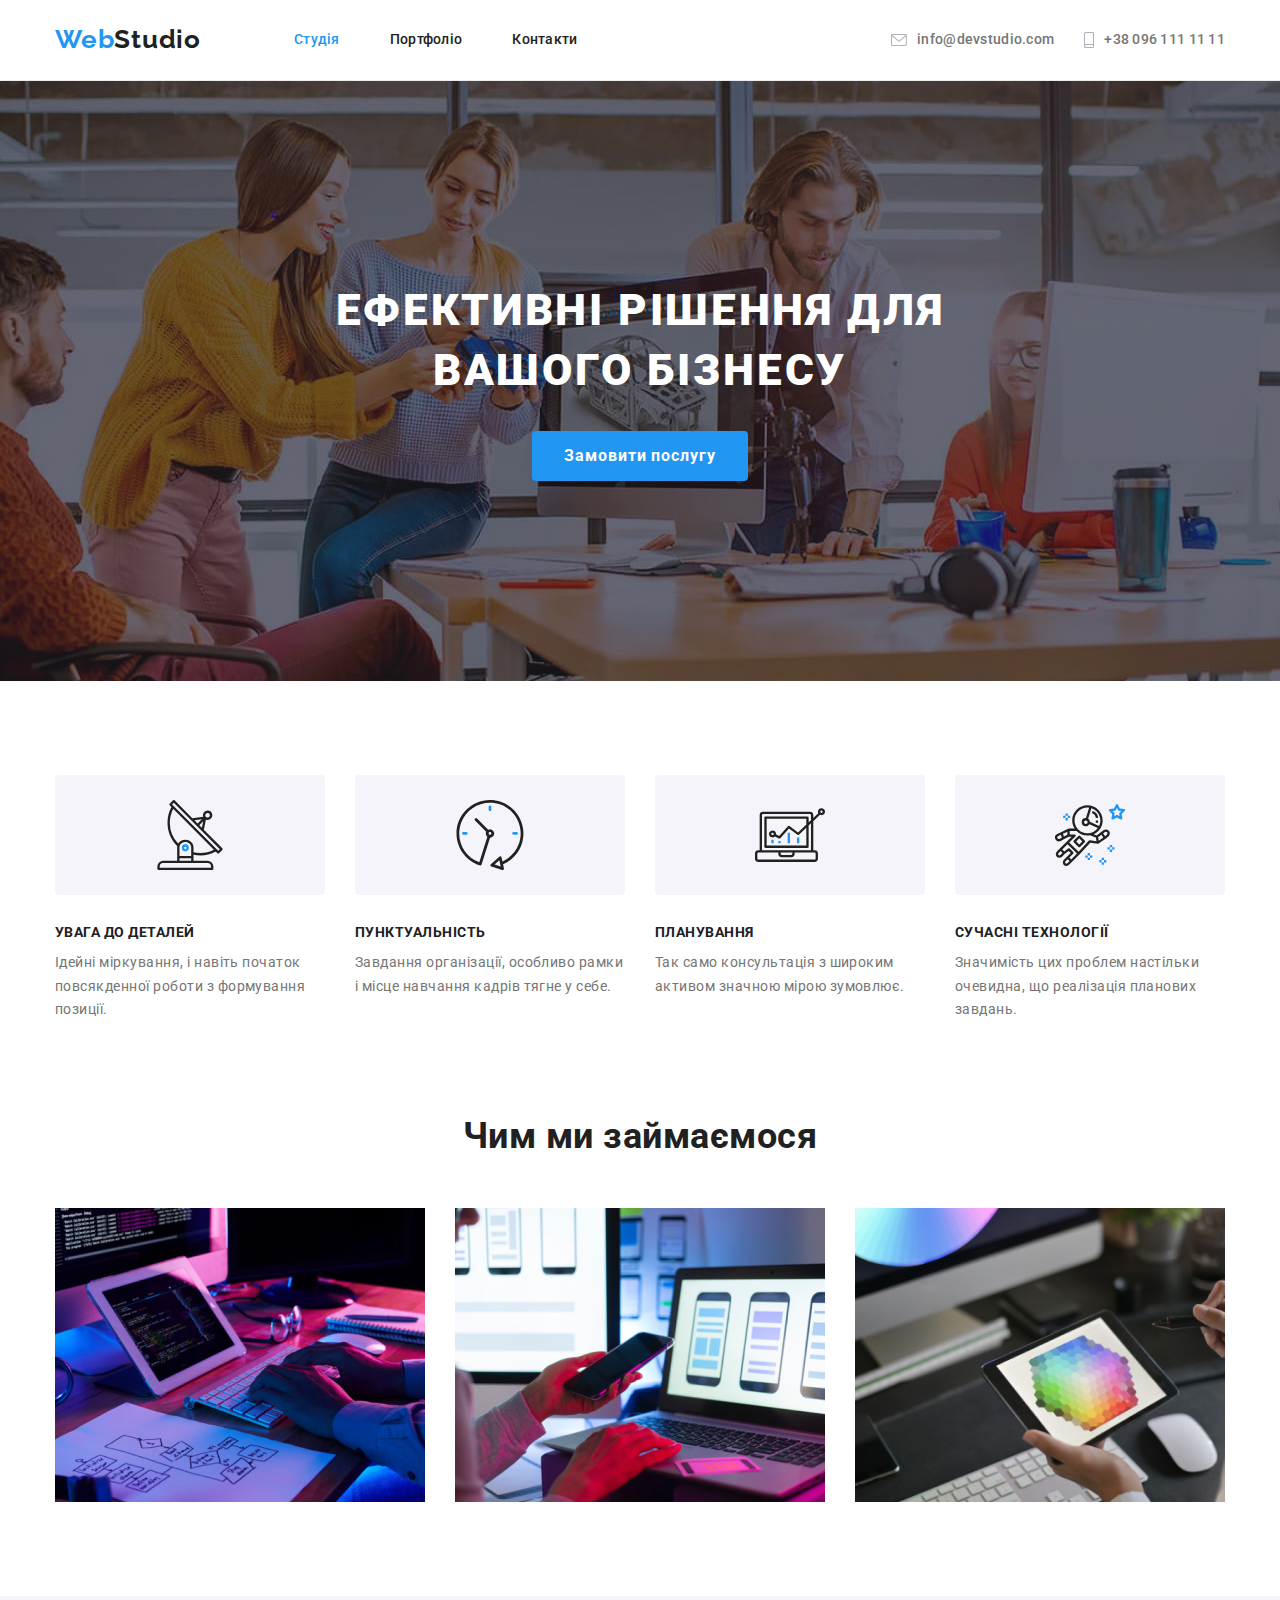
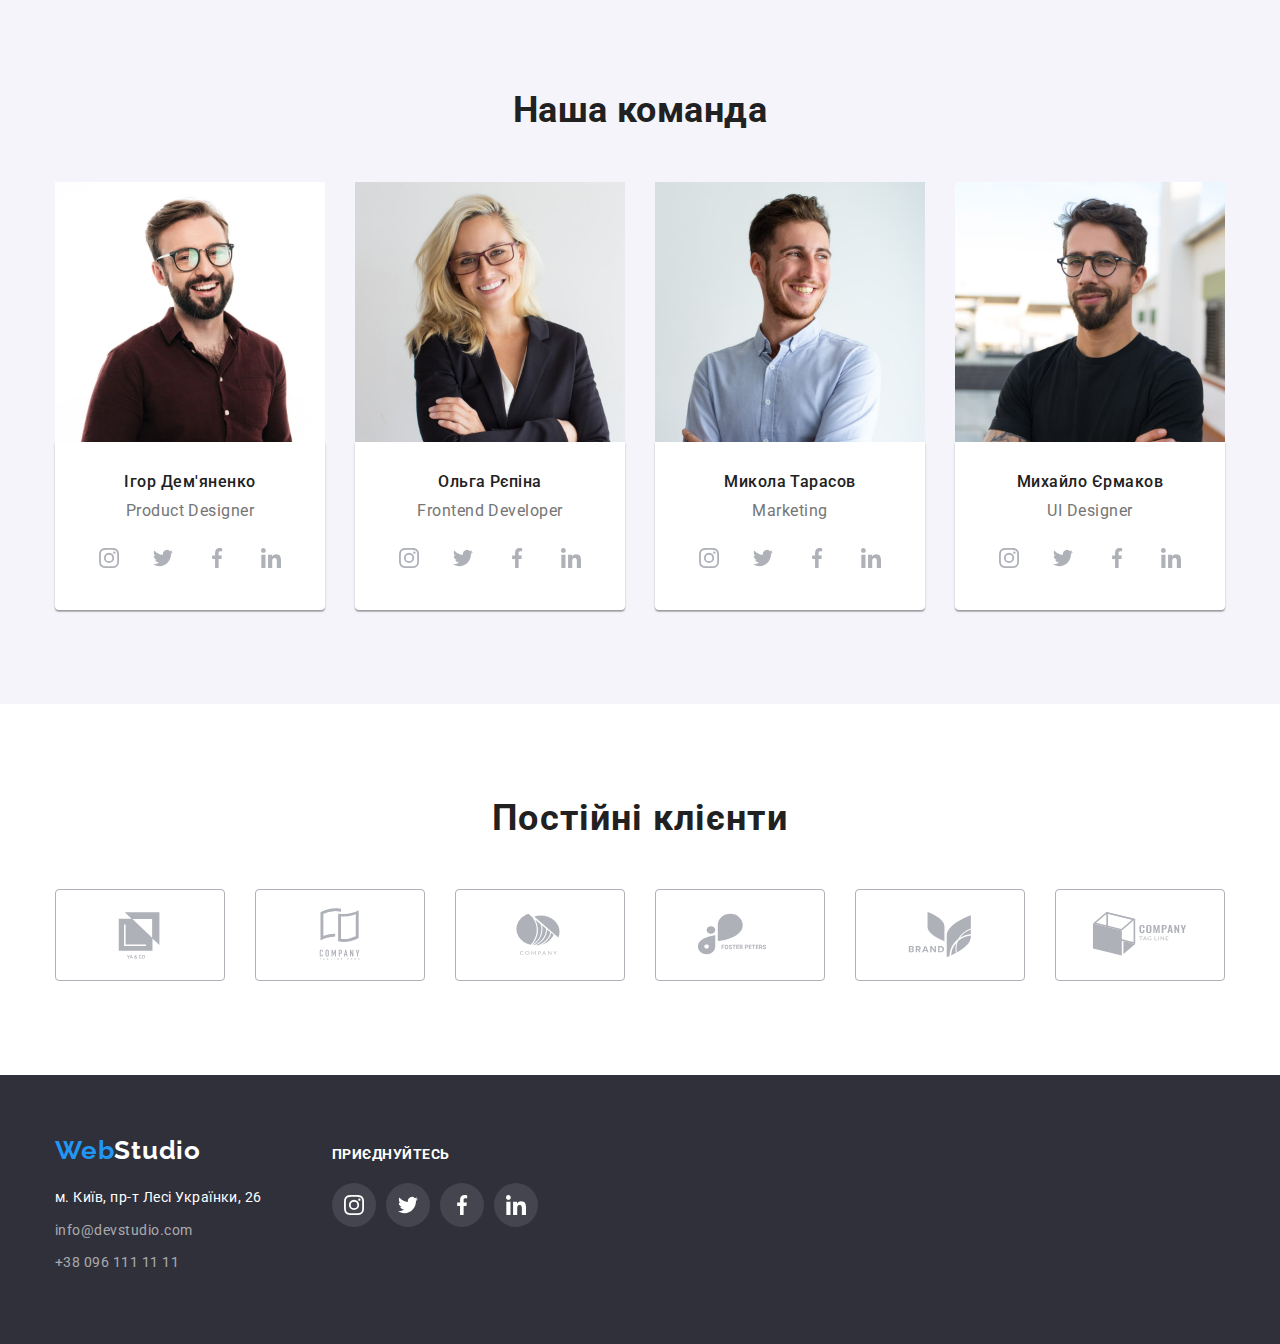
==== commit 224d69c9: "Update hover/focus" ====
--- a/index.html
+++ b/index.html
@@ -167,40 +167,32 @@
                 <p class="team-text" lang="en">Product Designer</p>
                 <ul class="social-contacts">
                   <li>
-                    <div class="bloc-icon">
-                      <a href="https://www.instagram.com" target="_blank">
-                        <svg class="icon-team" width="20" height="20">
-                          <use href="./images/icons.svg#icon-instagram"></use>
-                        </svg>
-                      </a>
-                    </div>
-                  </li>
-                  <li>
-                    <div class="bloc-icon">
-                      <a href="https://twitter.com" target="_blank">
-                        <svg class="icon-team" width="20" height="20">
-                          <use href="./images/icons.svg#icon-twitter"></use>
-                        </svg>
-                      </a>
-                    </div>
-                  </li>
-                  <li>
-                    <div class="bloc-icon">
-                      <a href="https://www.facebook.com" target="_blank">
-                        <svg class="icon-team" width="20" height="20">
-                          <use href="./images/icons.svg#icon-facebook"></use>
-                        </svg>
-                      </a>
-                    </div>
-                  </li>
-                  <li>
-                    <div class="bloc-icon">
-                      <a href="https://www.linkedin.com" target="_blank">
-                        <svg class="icon-team" width="20" height="20">
-                          <use href="./images/icons.svg#icon-linkedin"></use>
-                        </svg>
-                      </a>
-                    </div>
+                    <a class="bloc-icon" href="https://www.instagram.com" target="_blank">
+                      <svg class="icon-team" width="20" height="20">
+                        <use href="./images/icons.svg#icon-instagram"></use>
+                      </svg>
+                    </a>
+                  </li>
+                  <li>
+                    <a class="bloc-icon" href="https://twitter.com" target="_blank">
+                      <svg class="icon-team" width="20" height="20">
+                        <use href="./images/icons.svg#icon-twitter"></use>
+                      </svg>
+                    </a>
+                  </li>
+                  <li>
+                    <a class="bloc-icon" href="https://www.facebook.com" target="_blank">
+                      <svg class="icon-team" width="20" height="20">
+                        <use href="./images/icons.svg#icon-facebook"></use>
+                      </svg>
+                    </a>
+                  </li>
+                  <li>
+                    <a class="bloc-icon" href="https://www.linkedin.com" target="_blank">
+                      <svg class="icon-team" width="20" height="20">
+                        <use href="./images/icons.svg#icon-linkedin"></use>
+                      </svg>
+                    </a>
                   </li>
                 </ul>
               </div>
@@ -218,40 +210,32 @@
                 <p class="team-text" lang="en">Frontend Developer</p>
                 <ul class="social-contacts">
                   <li>
-                    <div class="bloc-icon">
-                      <a href="https://www.instagram.com" target="_blank">
-                        <svg class="icon-team" width="20" height="20">
-                          <use href="./images/icons.svg#icon-instagram"></use>
-                        </svg>
-                      </a>
-                    </div>
-                  </li>
-                  <li>
-                    <div class="bloc-icon">
-                      <a href="https://twitter.com" target="_blank">
-                        <svg class="icon-team" width="20" height="20">
-                          <use href="./images/icons.svg#icon-twitter"></use>
-                        </svg>
-                      </a>
-                    </div>
-                  </li>
-                  <li>
-                    <div class="bloc-icon">
-                      <a href="https://www.facebook.com" target="_blank">
-                        <svg class="icon-team" width="20" height="20">
-                          <use href="./images/icons.svg#icon-facebook"></use>
-                        </svg>
-                      </a>
-                    </div>
-                  </li>
-                  <li>
-                    <div class="bloc-icon">
-                      <a href="https://www.linkedin.com" target="_blank">
-                        <svg class="icon-team" width="20" height="20">
-                          <use href="./images/icons.svg#icon-linkedin"></use>
-                        </svg>
-                      </a>
-                    </div>
+                    <a class="bloc-icon" href="https://www.instagram.com" target="_blank">
+                      <svg class="icon-team" width="20" height="20">
+                        <use href="./images/icons.svg#icon-instagram"></use>
+                      </svg>
+                    </a>
+                  </li>
+                  <li>
+                    <a class="bloc-icon" href="https://twitter.com" target="_blank">
+                      <svg class="icon-team" width="20" height="20">
+                        <use href="./images/icons.svg#icon-twitter"></use>
+                      </svg>
+                    </a>
+                  </li>
+                  <li>
+                    <a class="bloc-icon" href="https://www.facebook.com" target="_blank">
+                      <svg class="icon-team" width="20" height="20">
+                        <use href="./images/icons.svg#icon-facebook"></use>
+                      </svg>
+                    </a>
+                  </li>
+                  <li>
+                    <a class="bloc-icon" href="https://www.linkedin.com" target="_blank">
+                      <svg class="icon-team" width="20" height="20">
+                        <use href="./images/icons.svg#icon-linkedin"></use>
+                      </svg>
+                    </a>
                   </li>
                 </ul>
               </div>
@@ -269,40 +253,32 @@
                 <p class="team-text" lang="en">Marketing</p>
                 <ul class="social-contacts">
                   <li>
-                    <div class="bloc-icon">
-                      <a href="https://www.instagram.com" target="_blank">
-                        <svg class="icon-team" width="20" height="20">
-                          <use href="./images/icons.svg#icon-instagram"></use>
-                        </svg>
-                      </a>
-                    </div>
-                  </li>
-                  <li>
-                    <div class="bloc-icon">
-                      <a href="https://twitter.com" target="_blank">
-                        <svg class="icon-team" width="20" height="20">
-                          <use href="./images/icons.svg#icon-twitter"></use>
-                        </svg>
-                      </a>
-                    </div>
-                  </li>
-                  <li>
-                    <div class="bloc-icon">
-                      <a href="https://www.facebook.com" target="_blank">
-                        <svg class="icon-team" width="20" height="20">
-                          <use href="./images/icons.svg#icon-facebook"></use>
-                        </svg>
-                      </a>
-                    </div>
-                  </li>
-                  <li>
-                    <div class="bloc-icon">
-                      <a href="https://www.linkedin.com" target="_blank">
-                        <svg class="icon-team" width="20" height="20">
-                          <use href="./images/icons.svg#icon-linkedin"></use>
-                        </svg>
-                      </a>
-                    </div>
+                    <a class="bloc-icon" href="https://www.instagram.com" target="_blank">
+                      <svg class="icon-team" width="20" height="20">
+                        <use href="./images/icons.svg#icon-instagram"></use>
+                      </svg>
+                    </a>
+                  </li>
+                  <li>
+                    <a class="bloc-icon" href="https://twitter.com" target="_blank">
+                      <svg class="icon-team" width="20" height="20">
+                        <use href="./images/icons.svg#icon-twitter"></use>
+                      </svg>
+                    </a>
+                  </li>
+                  <li>
+                    <a class="bloc-icon" href="https://www.facebook.com" target="_blank">
+                      <svg class="icon-team" width="20" height="20">
+                        <use href="./images/icons.svg#icon-facebook"></use>
+                      </svg>
+                    </a>
+                  </li>
+                  <li>
+                    <a class="bloc-icon" href="https://www.linkedin.com" target="_blank">
+                      <svg class="icon-team" width="20" height="20">
+                        <use href="./images/icons.svg#icon-linkedin"></use>
+                      </svg>
+                    </a>
                   </li>
                 </ul>
               </div>
@@ -320,40 +296,32 @@
                 <p class="team-text" lang="en">UI Designer</p>
                 <ul class="social-contacts">
                   <li>
-                    <div class="bloc-icon">
-                      <a href="https://www.instagram.com" target="_blank">
-                        <svg class="icon-team" width="20" height="20">
-                          <use href="./images/icons.svg#icon-instagram"></use>
-                        </svg>
-                      </a>
-                    </div>
-                  </li>
-                  <li>
-                    <div class="bloc-icon">
-                      <a href="https://twitter.com" target="_blank">
-                        <svg class="icon-team" width="20" height="20">
-                          <use href="./images/icons.svg#icon-twitter"></use>
-                        </svg>
-                      </a>
-                    </div>
-                  </li>
-                  <li>
-                    <div class="bloc-icon">
-                      <a href="https://www.facebook.com" target="_blank">
-                        <svg class="icon-team" width="20" height="20">
-                          <use href="./images/icons.svg#icon-facebook"></use>
-                        </svg>
-                      </a>
-                    </div>
-                  </li>
-                  <li>
-                    <div class="bloc-icon">
-                      <a href="https://www.linkedin.com" target="_blank">
-                        <svg class="icon-team" width="20" height="20">
-                          <use href="./images/icons.svg#icon-linkedin"></use>
-                        </svg>
-                      </a>
-                    </div>
+                    <a class="bloc-icon" href="https://www.instagram.com" target="_blank">
+                      <svg class="icon-team" width="20" height="20">
+                        <use href="./images/icons.svg#icon-instagram"></use>
+                      </svg>
+                    </a>
+                  </li>
+                  <li>
+                    <a class="bloc-icon" href="https://twitter.com" target="_blank">
+                      <svg class="icon-team" width="20" height="20">
+                        <use href="./images/icons.svg#icon-twitter"></use>
+                      </svg>
+                    </a>
+                  </li>
+                  <li>
+                    <a class="bloc-icon" href="https://www.facebook.com" target="_blank">
+                      <svg class="icon-team" width="20" height="20">
+                        <use href="./images/icons.svg#icon-facebook"></use>
+                      </svg>
+                    </a>
+                  </li>
+                  <li>
+                    <a class="bloc-icon" href="https://www.linkedin.com" target="_blank">
+                      <svg class="icon-team" width="20" height="20">
+                        <use href="./images/icons.svg#icon-linkedin"></use>
+                      </svg>
+                    </a>
                   </li>
                 </ul>
               </div>
@@ -367,56 +335,44 @@
           <ul class="clients">
             <li>
               <a class="link-clients" href="./index.html">
-                <div class="box-clients">
-                  <svg class="clients-svg" width="106" height="60">
-                    <use href="./images/icons.svg#icon-Logo"></use>
-                  </svg>
-                </div>
+                <svg class="clients-svg" width="106" height="60">
+                  <use href="./images/icons.svg#icon-Logo"></use>
+                </svg>
               </a>
             </li>
             <li>
               <a class="link-clients" href="#">
-                <div class="box-clients">
-                  <svg class="clients-svg" width="106" height="60">
-                    <use href="./images/icons.svg#icon-Logo-2"></use>
-                  </svg>
-                </div>
+                <svg class="clients-svg" width="106" height="60">
+                  <use href="./images/icons.svg#icon-Logo-2"></use>
+                </svg>
               </a>
             </li>
             <li>
               <a class="link-clients" href="#">
-                <div class="box-clients">
-                  <svg class="clients-svg" width="106" height="60">
-                    <use href="./images/icons.svg#icon-Logo-3"></use>
-                  </svg>
-                </div>
+                <svg class="clients-svg" width="106" height="60">
+                  <use href="./images/icons.svg#icon-Logo-3"></use>
+                </svg>
               </a>
             </li>
             <li>
               <a class="link-clients" href="#">
-                <div class="box-clients">
-                  <svg class="clients-svg" width="106" height="60">
-                    <use href="./images/icons.svg#icon-Logo-4"></use>
-                  </svg>
-                </div>
+                <svg class="clients-svg" width="106" height="60">
+                  <use href="./images/icons.svg#icon-Logo-4"></use>
+                </svg>
               </a>
             </li>
             <li>
               <a class="link-clients" href="#">
-                <div class="box-clients">
-                  <svg class="clients-svg" width="106" height="60">
-                    <use href="./images/icons.svg#icon-Logo-5"></use>
-                  </svg>
-                </div>
+                <svg class="clients-svg" width="106" height="60">
+                  <use href="./images/icons.svg#icon-Logo-5"></use>
+                </svg>
               </a>
             </li>
             <li>
               <a class="link-clients" href="#">
-                <div class="box-clients">
-                  <svg class="clients-svg" width="106" height="60">
-                    <use href="./images/icons.svg#icon-Logo-6"></use>
-                  </svg>
-                </div>
+                <svg class="clients-svg" width="106" height="60">
+                  <use href="./images/icons.svg#icon-Logo-6"></use>
+                </svg>
               </a>
             </li>
           </ul>
@@ -461,40 +417,32 @@
           <p class="text-join">приєднуйтесь</p>
           <ul class="social-contacts">
             <li>
-              <div class="circle-icon">
-                <a href="https://www.instagram.com" target="_blank">
-                  <svg class="icon-footer" width="20" height="20">
-                    <use href="./images/icons.svg#icon-instagram"></use>
-                  </svg>
-                </a>
-              </div>
-            </li>
-            <li>
-              <div class="circle-icon">
-                <a href="https://twitter.com" target="_blank">
-                  <svg class="icon-footer" width="20" height="20">
-                    <use href="./images/icons.svg#icon-twitter"></use>
-                  </svg>
-                </a>
-              </div>
-            </li>
-            <li>
-              <div class="circle-icon">
-                <a href="https://www.facebook.com" target="_blank">
-                  <svg class="icon-footer" width="20" height="20">
-                    <use href="./images/icons.svg#icon-facebook"></use>
-                  </svg>
-                </a>
-              </div>
-            </li>
-            <li>
-              <div class="circle-icon">
-                <a href="https://www.linkedin.com" target="_blank">
-                  <svg class="icon-footer" width="20" height="20">
-                    <use href="./images/icons.svg#icon-linkedin"></use>
-                  </svg>
-                </a>
-              </div>
+              <a class="circle-icon" href="https://www.instagram.com" target="_blank">
+                <svg class="icon-footer" width="20" height="20">
+                  <use href="./images/icons.svg#icon-instagram"></use>
+                </svg>
+              </a>
+            </li>
+            <li>
+              <a class="circle-icon" href="https://twitter.com" target="_blank">
+                <svg class="icon-footer" width="20" height="20">
+                  <use href="./images/icons.svg#icon-twitter"></use>
+                </svg>
+              </a>
+            </li>
+            <li>
+              <a class="circle-icon" href="https://www.facebook.com" target="_blank">
+                <svg class="icon-footer" width="20" height="20">
+                  <use href="./images/icons.svg#icon-facebook"></use>
+                </svg>
+              </a>
+            </li>
+            <li>
+              <a class="circle-icon" href="https://www.linkedin.com" target="_blank">
+                <svg class="icon-footer" width="20" height="20">
+                  <use href="./images/icons.svg#icon-linkedin"></use>
+                </svg>
+              </a>
             </li>
           </ul>
         </div>
--- a/css/styles.css
+++ b/css/styles.css
@@ -27,7 +27,6 @@
   color: var(--main-text-color);
   font-family: roboto, sans-serif;
   letter-spacing: 0.03em;
-  width: 1600px;
 }
 
 ul {
@@ -79,6 +78,7 @@
   display: block;
   padding-top: 24px;
   padding-bottom: 25px;
+  margin-right: 93px;
   color: var(--nav-text-color);
 }
 
@@ -96,7 +96,6 @@
 
 .logo-top {
   color: var(--main-text-color);
-  margin-right: 93px;
 }
 
 .logo-buttom {
@@ -135,22 +134,16 @@
 .contacts-top {
   display: flex;
   align-items: center;
-}
-
-.contacts-bloc {
-  margin-right: 30px;
-}
-
-.contacts-bloc:last-child {
-  margin-right: 0px;
+  gap: 30px;
 }
 
 .link {
+  display: flex;
+  align-items: center;
   font-weight: 500;
   font-size: 14px;
   line-height: 1.14;
   letter-spacing: 0.02em;
-  display: block;
   padding-top: 32px;
   padding-bottom: 32px;
   color: var(--secondary-text-color);
@@ -183,8 +176,10 @@
   background-repeat: no-repeat;
   background-size: cover;
   background-position: center;
+  padding-top: 200px;
+  padding-bottom: 200px;
   max-width: 1600px;
-  max-height: 600px;
+  margin: 0 auto;
 }
 
 .main-title {
@@ -408,11 +403,6 @@
   margin: -1px;
 }
 
-.main {
-  padding-top: 200px;
-  padding-bottom: 200px;
-}
-
 .img-portfolio {
   display: block;
   max-width: 100%;
@@ -440,7 +430,12 @@
   gap: 30px;
 }
 
-.cards:hover {
+.cards {
+  display: block;
+}
+
+.cards:hover,
+.cards:focus {
   box-shadow: 0px 1px 1px rgba(0, 0, 0, 0.12), 0px 4px 4px rgba(0, 0, 0, 0.06),
     1px 4px 6px rgba(0, 0, 0, 0.16);
 }
@@ -538,28 +533,27 @@
   gap: 30px;
 }
 
-.box-clients {
+.link-clients {
+  display: flex;
   width: 170px;
   height: 92px;
+  align-items: center;
+  justify-content: center;
   border: 1px solid var(--svg-link-color);
   border-radius: 4px;
 }
 
-.box-clients:hover,
-.box-clients:focus {
+.link-clients:hover,
+.link-clients:focus {
   border-color: var(--nav-text-color);
 }
 
 .clients-svg {
   fill: var(--svg-link-color);
-  margin-top: 16px;
-  margin-bottom: 16px;
-  margin-left: 32px;
-  margin-right: 32px;
-}
-
-.box-clients:hover svg,
-.box-clients:focus svg {
+}
+
+.link-clients:hover svg,
+.link-clients:focus svg {
   fill: var(--nav-text-color);
 }
 
